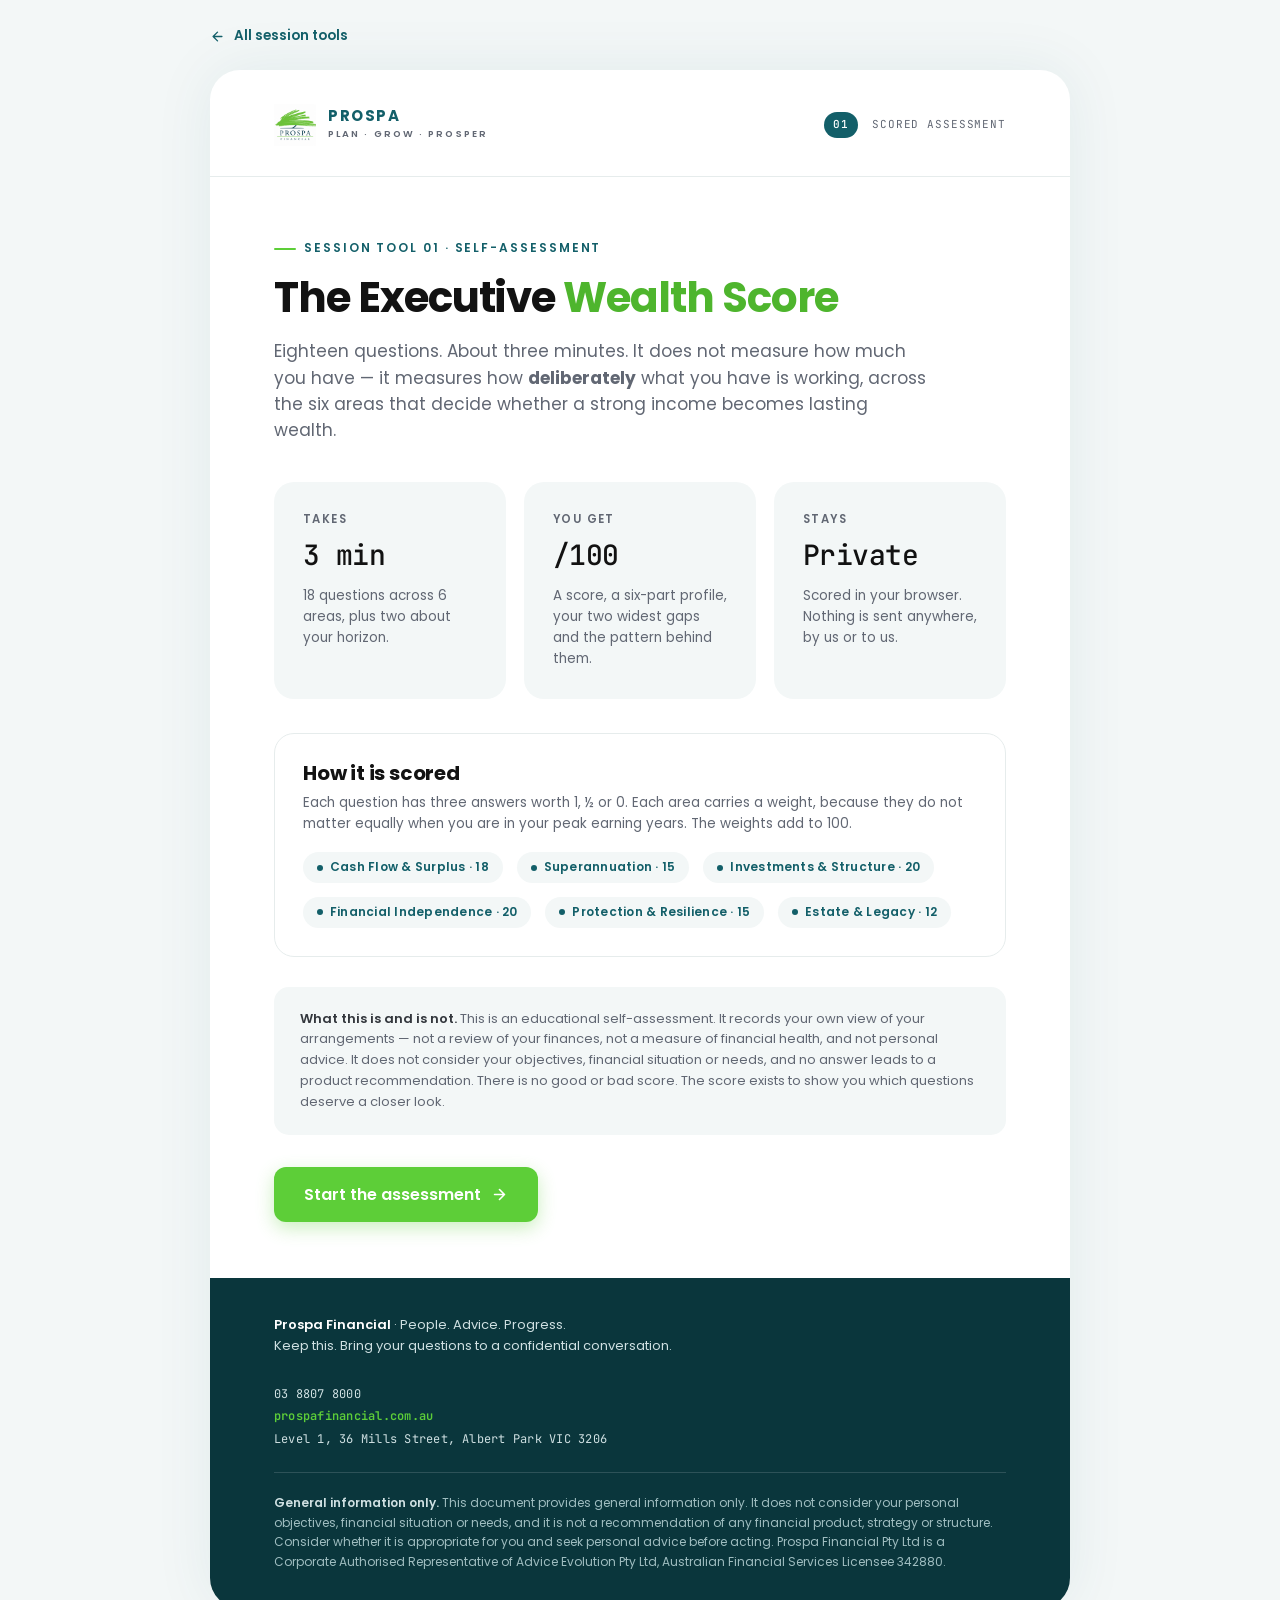
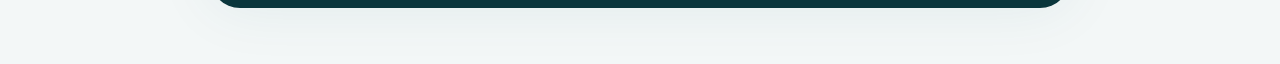
==== magnets/01-wealth-score.html @ 1caca66d "Ten session tools for the Executive Financial Wellbeing Workshop Led by the Executive Wealth Score: " ====
<!DOCTYPE html>
<html lang="en-AU">
  <head>
    <meta charset="UTF-8" />
    <meta name="viewport" content="width=device-width, initial-scale=1.0" />
    <title>The Executive Wealth Score — Prospa Financial</title>
    <meta
      name="description"
      content="A three-minute, self-scored review of how deliberately your financial strategy is working across six areas. General information only."
    />
    <link rel="icon" type="image/svg+xml" href="../assets/favicon.svg" />
    <link rel="preconnect" href="https://fonts.googleapis.com" />
    <link rel="preconnect" href="https://fonts.gstatic.com" crossorigin />
    <link
      href="https://fonts.googleapis.com/css2?family=Poppins:wght@300;400;500;600;700;800&family=JetBrains+Mono:wght@400;500&display=swap"
      rel="stylesheet"
    />
    <link rel="stylesheet" href="../assets/prospa.css" />
    <style>
      /* ---- Quiz shell ---- */
      .quiz-top {
        padding: 44px 64px 0;
      }
      .progress {
        margin: 28px 0 0;
      }
      .progress-track {
        height: 5px;
        border-radius: 3px;
        background: var(--line);
        overflow: hidden;
      }
      .progress-fill {
        height: 100%;
        background: var(--green);
        border-radius: 3px;
        transform-origin: left center;
        transform: scaleX(0);
        transition: transform var(--dur-reveal) var(--ease);
      }
      .progress-meta {
        display: flex;
        justify-content: space-between;
        align-items: baseline;
        gap: 14px;
        margin-bottom: 10px;
        font-family: 'JetBrains Mono', monospace;
        font-size: 11.5px;
        letter-spacing: 0.08em;
        text-transform: uppercase;
        color: var(--gray);
      }
      .progress-meta b {
        color: var(--teal);
        font-weight: 500;
      }

      /* ---- Steps ---- */
      .step {
        display: none;
        animation: rise var(--dur-reveal) var(--ease) both;
      }
      .step.on {
        display: block;
      }
      @keyframes rise {
        from {
          opacity: 0;
          transform: translateY(10px);
        }
        to {
          opacity: 1;
          transform: none;
        }
      }

      .q {
        padding: 30px 0;
        border-bottom: 1px solid var(--line);
      }
      .q:last-of-type {
        border-bottom: none;
      }
      .q-head {
        display: flex;
        gap: 14px;
        align-items: flex-start;
        margin-bottom: 18px;
      }
      .q-head p {
        font-size: 17px;
        font-weight: 600;
        color: var(--ink);
        line-height: 1.45;
        padding-top: 4px;
      }

      /* ---- Option cards ---- */
      .opts {
        display: grid;
        gap: 10px;
        margin-left: 48px;
      }
      .opt {
        display: flex;
        align-items: center;
        gap: 13px;
        padding: 14px 18px;
        border: 1.5px solid var(--line);
        border-radius: var(--r-sm);
        background: #fff;
        cursor: pointer;
        font-size: 15.5px;
        color: var(--slate);
        text-align: left;
        font-family: 'Poppins', sans-serif;
        line-height: 1.45;
        transition: border-color var(--dur-snap) var(--ease),
          background var(--dur-snap) var(--ease), transform var(--dur-snap) var(--ease);
      }
      .opt:hover {
        border-color: var(--accent);
        background: var(--bg2);
      }
      .opt .mark {
        width: 11px;
        height: 11px;
        border-radius: 50%;
        flex: none;
        border: 2px solid var(--line);
        transition: background var(--dur-snap) var(--ease),
          border-color var(--dur-snap) var(--ease), box-shadow var(--dur-snap) var(--ease);
      }
      .opt[aria-pressed='true'] {
        border-color: var(--teal);
        background: var(--bg2);
      }
      .opt[aria-pressed='true'] .mark {
        border-color: var(--teal);
        background: var(--teal);
        box-shadow: 0 0 0 3px rgba(19, 95, 105, 0.15);
      }
      .opt[data-v='1'][aria-pressed='true'] {
        border-color: var(--green-600);
      }
      .opt[data-v='1'][aria-pressed='true'] .mark {
        border-color: var(--green-600);
        background: var(--green-600);
        box-shadow: 0 0 0 3px rgba(93, 206, 56, 0.2);
      }
      .opt[data-v='0'][aria-pressed='true'] {
        border-color: var(--ember);
      }
      .opt[data-v='0'][aria-pressed='true'] .mark {
        border-color: var(--ember);
        background: var(--ember);
        box-shadow: 0 0 0 3px rgba(198, 90, 30, 0.18);
      }
      .opt:focus-visible {
        outline: 2px solid var(--teal);
        outline-offset: 2px;
      }

      .nav-row {
        display: flex;
        justify-content: space-between;
        align-items: center;
        gap: 16px;
        padding: 34px 0 0;
        margin-top: 8px;
        border-top: 1px solid var(--line);
      }
      .nav-note {
        font-size: 13px;
        color: var(--gray);
      }

      /* ---- Horizon step ---- */
      .horizon {
        display: grid;
        grid-template-columns: repeat(2, 1fr);
        gap: 26px;
        margin-bottom: 8px;
      }
      .age-val {
        font-family: 'JetBrains Mono', monospace;
        font-size: 30px;
        font-weight: 500;
        color: var(--teal);
        font-variant-numeric: tabular-nums;
      }

      /* ---- Result ---- */
      .score-hero {
        display: grid;
        grid-template-columns: 220px 1fr;
        gap: 44px;
        align-items: center;
      }
      .dial {
        position: relative;
        width: 220px;
        height: 220px;
      }
      .dial svg {
        transform: rotate(-90deg);
        display: block;
      }
      .dial-ring {
        transition: stroke-dashoffset 1.1s var(--ease);
      }
      .dial-face {
        position: absolute;
        inset: 0;
        display: flex;
        flex-direction: column;
        align-items: center;
        justify-content: center;
        gap: 2px;
      }
      .dial-num {
        font-family: 'JetBrains Mono', monospace;
        font-size: 56px;
        font-weight: 500;
        color: var(--ink);
        letter-spacing: -0.04em;
        line-height: 1;
        font-variant-numeric: tabular-nums;
      }
      .dial-of {
        font-family: 'JetBrains Mono', monospace;
        font-size: 11px;
        letter-spacing: 0.14em;
        text-transform: uppercase;
        color: var(--gray);
      }
      .band-name {
        font-size: 34px;
        letter-spacing: -0.025em;
        margin: 10px 0 12px;
      }
      .band-copy {
        color: var(--gray);
        font-size: 16.5px;
      }

      /* ---- Pillar bars ---- */
      .pillar {
        display: grid;
        grid-template-columns: 1fr 64px;
        gap: 10px 16px;
        align-items: center;
        padding: 15px 0;
        border-bottom: 1px solid var(--line-2);
      }
      .pillar:last-child {
        border-bottom: none;
      }
      .pillar-name {
        font-size: 15.5px;
        font-weight: 600;
        color: var(--ink);
      }
      .pillar-name span {
        display: block;
        font-size: 12px;
        font-weight: 400;
        color: var(--gray);
        margin-top: 2px;
      }
      .pillar-pts {
        font-family: 'JetBrains Mono', monospace;
        font-size: 14px;
        color: var(--teal);
        text-align: right;
        font-variant-numeric: tabular-nums;
      }
      .pillar-track {
        grid-column: 1 / -1;
        height: 7px;
        border-radius: 4px;
        background: var(--line);
        overflow: hidden;
      }
      .pillar-fill {
        height: 100%;
        border-radius: 4px;
        transform-origin: left center;
        transform: scaleX(0);
        transition: transform 0.9s var(--ease);
      }

      /* ---- Pattern callout ---- */
      .pattern {
        border-radius: var(--r-lg);
        padding: 30px 32px;
        background: var(--bg2);
        border-left: none;
      }
      .pattern-flag {
        background: var(--ember-soft);
      }
      .pattern h3 {
        font-size: 21px;
        margin-bottom: 10px;
      }
      .pattern p {
        color: var(--slate);
        font-size: 15.5px;
      }
      .pattern p + p {
        margin-top: 12px;
      }

      .gap-item {
        display: flex;
        gap: 16px;
        align-items: flex-start;
        padding: 20px 0;
        border-bottom: 1px solid var(--line-2);
      }
      .gap-item:last-child {
        border-bottom: none;
      }
      .gap-item b {
        display: block;
        color: var(--ink);
        font-size: 16px;
        margin-bottom: 5px;
      }
      .gap-item p {
        color: var(--gray);
        font-size: 14.5px;
      }

      .cta-panel {
        background: var(--teal);
        border-radius: var(--r-xl);
        padding: 44px 48px;
        color: #fff;
      }
      .cta-panel h3 {
        color: #fff;
        font-size: 26px;
        letter-spacing: -0.02em;
        margin-bottom: 12px;
      }
      .cta-panel p {
        color: #cfe0e2;
        font-size: 16px;
        max-width: 56ch;
      }

      @media (max-width: 760px) {
        .quiz-top {
          padding: 28px 24px 0;
        }
        .opts {
          margin-left: 0;
        }
        .q-head p {
          font-size: 16px;
        }
        .score-hero {
          grid-template-columns: 1fr;
          gap: 26px;
          justify-items: center;
          text-align: center;
        }
        .horizon {
          grid-template-columns: 1fr;
        }
        .cta-panel {
          padding: 32px 26px;
        }
        .band-name {
          font-size: 27px;
        }
      }

      @media print {
        .quiz-top {
          padding: 0;
        }
        .step {
          display: none !important;
        }
        .step.on {
          display: block !important;
        }
        .score-hero {
          grid-template-columns: 180px 1fr;
          gap: 30px;
        }
        .dial,
        .dial svg {
          width: 180px;
          height: 180px;
        }
        .cta-panel {
          background: var(--bg2);
          color: var(--slate);
        }
        .cta-panel h3 {
          color: var(--ink);
        }
        .cta-panel p {
          color: var(--gray);
        }
        .pillar-fill,
        .dial-ring {
          transition: none;
        }
      }
    </style>
  </head>
  <body>
    <div data-sheet-back></div>

    <article class="sheet">
      <div data-sheet-masthead></div>

      <!-- ============ INTRO ============ -->
      <section class="step on" id="step-intro">
        <div class="pad">
          <div class="eyebrow">Session tool 01 · Self-assessment</div>
          <h1 class="doc-title">The Executive <em>Wealth Score</em></h1>
          <p class="lede">
            Eighteen questions. About three minutes. It does not measure how much you have —
            it measures how <strong>deliberately</strong> what you have is working, across the six
            areas that decide whether a strong income becomes lasting wealth.
          </p>

          <div class="grid g3" style="margin: 38px 0 34px">
            <div class="card card-tint">
              <div class="stat">
                <span class="k">Takes</span><span class="figure fig-lg">3 min</span>
              </div>
              <p class="small muted" style="margin-top: 10px">
                18 questions across 6 areas, plus two about your horizon.
              </p>
            </div>
            <div class="card card-tint">
              <div class="stat">
                <span class="k">You get</span><span class="figure fig-lg">/100</span>
              </div>
              <p class="small muted" style="margin-top: 10px">
                A score, a six-part profile, your two widest gaps and the pattern behind them.
              </p>
            </div>
            <div class="card card-tint">
              <div class="stat">
                <span class="k">Stays</span><span class="figure fig-lg">Private</span>
              </div>
              <p class="small muted" style="margin-top: 10px">
                Scored in your browser. Nothing is sent anywhere, by us or to us.
              </p>
            </div>
          </div>

          <div class="card" style="margin-bottom: 30px">
            <h3 class="step-h">How it is scored</h3>
            <p class="small muted" style="margin-bottom: 18px">
              Each question has three answers worth 1, ½ or 0. Each area carries a weight, because
              they do not matter equally when you are in your peak earning years. The weights add to 100.
            </p>
            <div class="row" id="weights-preview"></div>
          </div>

          <div class="disclaimer" style="margin-bottom: 32px">
            <b>What this is and is not.</b> This is an educational self-assessment. It records
            your own view of your arrangements — not a review of your finances, not a measure of
            financial health, and not personal advice. It does not consider your objectives,
            financial situation or needs, and no answer leads to a product recommendation.
            There is no good or bad score. The score exists to show you which questions deserve
            a closer look.
          </div>

          <button class="btn btn-primary" data-go="0">
            Start the assessment
            <svg width="17" height="17" viewBox="0 0 24 24" fill="none" stroke="currentColor"
                 stroke-width="2.3" stroke-linecap="round" stroke-linejoin="round" aria-hidden="true">
              <path d="M5 12h14M12 5l7 7-7 7" />
            </svg>
          </button>
        </div>
      </section>

      <!-- ============ QUIZ (built by script) ============ -->
      <div id="quiz"></div>

      <!-- ============ RESULT ============ -->
      <section class="step" id="step-result">
        <div class="pad">
          <div class="eyebrow">Your result</div>

          <div class="score-hero">
            <div class="dial">
              <svg width="220" height="220" viewBox="0 0 220 220" aria-hidden="true">
                <circle cx="110" cy="110" r="96" fill="none" stroke="#e6ecec" stroke-width="14" />
                <circle
                  id="dial-ring"
                  class="dial-ring"
                  cx="110" cy="110" r="96"
                  fill="none" stroke="#135f69" stroke-width="14" stroke-linecap="round"
                  stroke-dasharray="603.2" stroke-dashoffset="603.2"
                />
              </svg>
              <div class="dial-face">
                <span class="dial-num" id="dial-num">0</span>
                <span class="dial-of">out of 100</span>
              </div>
            </div>
            <div>
              <span class="badge badge-teal" id="band-tag"><i class="d"></i><span></span></span>
              <h2 class="band-name" id="band-name">—</h2>
              <p class="band-copy" id="band-copy"></p>
            </div>
          </div>

          <hr class="rule" />

          <div class="sec-head">
            <h2>Where the score came from</h2>
            <p>
              Six areas, weighted. The shape of this profile matters more than the total — a high
              score in one area rarely compensates for a low one in another.
            </p>
          </div>
          <div id="pillars"></div>

          <hr class="rule" />

          <div class="sec-head">
            <h2>The pattern in your answers</h2>
            <p>These read the relationship between your areas, not just the low ones.</p>
          </div>
          <div class="stack" id="patterns"></div>

          <hr class="rule" />

          <div class="sec-head">
            <h2>Your two widest gaps</h2>
            <p>The specific questions where you were least certain, and why each one matters.</p>
          </div>
          <div id="gaps"></div>

          <hr class="rule" />

          <div class="card card-green" id="horizon-note" hidden></div>

          <div class="cta-panel" style="margin-top: 32px">
            <h3>The one question worth taking further</h3>
            <p id="one-question" style="margin-bottom: 24px"></p>
            <div class="row no-print">
              <a class="btn btn-primary" href="https://www.prospafinancial.com.au" target="_blank" rel="noopener noreferrer">
                Book a complimentary consultation
              </a>
              <button class="btn btn-ghost" style="color: #fff" data-print>
                Print or save as PDF
              </button>
            </div>
            <p class="tiny" style="margin-top: 18px; color: #9fbdc0">
              A confidential, no-obligation conversation. Bring this page — the gaps above are the agenda.
            </p>
          </div>

          <div class="row no-print" style="margin-top: 28px">
            <button class="btn btn-outline btn-sm" data-restart>Start again</button>
            <a class="btn btn-ghost btn-sm" href="02-freedom-number.html">
              Next: calculate your Financial Freedom Number
              <svg width="15" height="15" viewBox="0 0 24 24" fill="none" stroke="currentColor"
                   stroke-width="2.3" stroke-linecap="round" stroke-linejoin="round" aria-hidden="true">
                <path d="M5 12h14M12 5l7 7-7 7" />
              </svg>
            </a>
          </div>

          <div class="disclaimer" style="margin-top: 32px">
            <b>About this score.</b> It reflects what you reported about your own arrangements on
            <span id="result-date"></span>. It is general information only, is not a review of your
            financial position, and is not personal advice. The weightings are Prospa Financial's
            educational judgement about what tends to matter during peak earning years — they are
            not a regulatory, industry or statistical standard.
          </div>
        </div>
      </section>

      <div data-sheet-foot></div>
    </article>

    <script type="module">
      import { mountSheet, wirePrint, store } from '../assets/sheet.js'

      mountSheet({ no: '01', kind: 'Scored assessment' })

      /* ==========================================================
         THE MODEL
         Six areas. Weights total 100. Three questions each,
         answered 1 / 0.5 / 0. Area points = mean(answers) × weight.
         The full specification lives in SCORING.md.
         ========================================================== */

      const PILLARS = [
        {
          id: 'cashflow',
          name: 'Cash Flow & Surplus',
          blurb: 'What your income actually leaves behind',
          weight: 18,
          why: 'Surplus is the raw material. Without it, every other area is theoretical.',
          questions: [
            {
              q: 'Do you know how much surplus cash flow you create each year, after tax, lifestyle and debt commitments?',
              opts: [
                ['I know the number and I track it.', 1],
                ['Roughly — I could estimate it within reason.', 0.5],
                ['No. I would be guessing.', 0],
              ],
              gap: 'A surplus you cannot name is a surplus you cannot direct. This is usually the first number an adviser asks for, and the one most high earners cannot produce.',
            },
            {
              q: 'Where does that surplus end up?',
              opts: [
                ['It is directed to wealth creation automatically, before I see it.', 1],
                ['Some is invested; the rest varies month to month.', 0.5],
                ['It tends to absorb into lifestyle.', 0],
              ],
              gap: 'Lifestyle expands to meet income unless something structural stops it. Automation is the difference between intending to invest and investing.',
            },
            {
              q: 'Do you have a deliberate plan for bonuses, incentives or other irregular income?',
              opts: [
                ['Yes — it is decided before the money arrives.', 1],
                ['I decide at the time, case by case.', 0.5],
                ['No plan. It usually gets absorbed.', 0],
              ],
              gap: 'Irregular income is where the largest single decisions get made fastest and with the least thought. A rule set in advance removes the decision from the moment.',
            },
          ],
        },
        {
          id: 'super',
          name: 'Superannuation',
          blurb: 'The most tax-effective structure you already own',
          weight: 15,
          why: 'For most high earners this is the largest asset outside the home — and the least examined.',
          questions: [
            {
              q: 'Is your current contribution strategy making effective use of the opportunities available to you?',
              opts: [
                ['Yes — I have reviewed caps, salary sacrifice and carry-forward.', 1],
                ['I contribute above the minimum, but have not reviewed it recently.', 0.5],
                ['I receive employer contributions and nothing else.', 0],
              ],
              gap: 'Concessional caps are use-it-or-lose-it, with a limited carry-forward window. Unused capacity quietly expires each year.',
            },
            {
              q: 'Do you know what your super is invested in, the level of risk you are taking and the fees you pay?',
              opts: [
                ['Yes — option, underlying asset mix and fees.', 1],
                ['I know my option name, not the detail behind it.', 0.5],
                ['I am in the default and have not looked.', 0],
              ],
              gap: 'A default option is a decision made by someone who has never met you. Over a 20-year horizon the difference compounds into real money.',
            },
            {
              q: 'Do you know what tax applies to your super contributions at your income level?',
              opts: [
                ['Yes — including whether Division 293 applies to me.', 1],
                ['I know contributions are taxed concessionally, but not the thresholds.', 0.5],
                ['No.', 0],
              ],
              gap: 'Above a combined-income threshold, concessional contributions are taxed at a higher rate. It changes the arithmetic of salary sacrifice, and most people on high incomes have never checked where they sit.',
            },
          ],
        },
        {
          id: 'structure',
          name: 'Investments & Structure',
          blurb: 'Not what you own — where it is held, and why',
          weight: 20,
          why: 'At high marginal rates, the ownership structure can matter as much as the investment itself.',
          questions: [
            {
              q: 'Are your investments held in structures chosen deliberately for your goals, tax position, access needs and family circumstances?',
              opts: [
                ['Yes — each holding sits where it does for a reason.', 1],
                ['Partly. Some were deliberate; some simply happened.', 0.5],
                ['They are wherever they ended up.', 0],
              ],
              gap: 'Structure is decided once and lived with for decades. Unwinding it later can trigger the very tax it was meant to manage.',
            },
            {
              q: 'Do you have a documented investment strategy, rather than a collection of unrelated assets?',
              opts: [
                ['Yes — written down, with a target allocation.', 1],
                ['It is in my head, loosely.', 0.5],
                ['No — I hold a collection of unrelated assets.', 0],
              ],
              gap: 'Without a written strategy there is nothing to measure a new opportunity against, so the portfolio becomes a record of past enthusiasms.',
            },
            {
              q: 'Do you understand the tax consequence of where your next investment dollar goes?',
              opts: [
                ['Yes — I compare the options before committing.', 1],
                ['Broadly, but I would want it checked.', 0.5],
                ['No — I default to whatever is easiest.', 0],
              ],
              gap: 'The same dollar into the mortgage, super, or an investment outside super produces materially different after-tax outcomes. The easiest option is rarely the most efficient one.',
            },
          ],
        },
        {
          id: 'freedom',
          name: 'Financial Independence',
          blurb: 'The number, the date, and the years in between',
          weight: 20,
          why: 'Without a destination, there is no way to know whether the strategy is working.',
          questions: [
            {
              q: 'Have you calculated the annual lifestyle income you would want if work became optional?',
              opts: [
                ['Yes — a specific annual figure.', 1],
                ['A rough range.', 0.5],
                ['I have never put a number on it.', 0],
              ],
              gap: 'Everything else is arithmetic once this number exists. Without it, "enough" stays permanently undefined — and therefore never reached.',
            },
            {
              q: 'Do you know approximately how much investable capital that lifestyle would require?',
              opts: [
                ['Yes — I know my target capital figure.', 1],
                ['I have seen rules of thumb, but have not run my own.', 0.5],
                ['No idea.', 0],
              ],
              gap: 'The capital figure is usually larger than people expect, and the earlier it is known the more options remain for closing the distance.',
            },
            {
              q: 'Do you have a plan for the years between your preferred work-optional age and the age you can access super?',
              opts: [
                ['Yes — I know what funds that period.', 1],
                ['I have thought about it, but not planned it.', 0.5],
                ['I had not considered that gap.', 0],
              ],
              gap: 'This is the single most common blind spot among high earners. Wealth concentrated in super and the family home can leave someone asset-rich and still unable to stop working.',
            },
          ],
        },
        {
          id: 'protection',
          name: 'Protection & Resilience',
          blurb: 'What happens if the income stops',
          weight: 15,
          why: 'For a high earner still accumulating, future income is the largest asset on the balance sheet.',
          questions: [
            {
              q: 'If your income stopped unexpectedly, how long could your current lifestyle and commitments continue?',
              opts: [
                ['Twelve months or more, without selling long-term assets.', 1],
                ['A few months.', 0.5],
                ['Not long — or I do not know.', 0],
              ],
              gap: 'The gap between income stopping and a benefit starting is funded from somewhere. If it is not planned, it is funded by selling something at the worst possible time.',
            },
            {
              q: 'Have you reviewed life, TPD, trauma and income protection against your current income, debt and family responsibilities?',
              opts: [
                ['Yes — reviewed within the last two years.', 1],
                ['I have cover, but it has been years since I checked it.', 0.5],
                ['I rely on whatever sits inside my super.', 0],
              ],
              gap: 'Cover arranged against an earlier income rarely matches a later one, and the terms available in the market have changed materially since 2021.',
            },
            {
              q: 'Is there enough liquidity for an unexpected event without selling long-term assets at the wrong time?',
              opts: [
                ['Yes — a defined reserve.', 1],
                ['Some, but I would be stretched.', 0.5],
                ['No — I would have to sell or borrow.', 0],
              ],
              gap: 'Forced selling converts a temporary problem into a permanent loss. Liquidity is what buys the right to wait.',
            },
          ],
        },
        {
          id: 'estate',
          name: 'Estate & Legacy',
          blurb: 'Where it all actually lands',
          weight: 12,
          why: 'The least urgent area, and the one where mistakes are discovered by someone else.',
          questions: [
            {
              q: 'Are your will, powers of attorney and super beneficiary nominations current and aligned with each other?',
              opts: [
                ['Yes — all three, reviewed recently.', 1],
                ['A will exists, but the rest is unclear or out of date.', 0.5],
                ['No, or I am not sure.', 0],
              ],
              gap: 'These three documents can contradict one another, and the contradiction only surfaces when nobody is left to resolve it.',
            },
            {
              q: 'Do you understand how your major assets would actually pass to your intended beneficiaries?',
              opts: [
                ['Yes — including that super is dealt with outside my will.', 1],
                ['I assume my will covers everything.', 0.5],
                ['I have not thought it through.', 0],
              ],
              gap: 'Superannuation is not automatically an estate asset, and jointly held property can pass outside a will entirely. A will alone often does not control the largest assets.',
            },
            {
              q: 'Have you considered how you want wealth to support the next generation, rather than simply what they may inherit?',
              opts: [
                ['Yes — the intent is clear and documented.', 1],
                ['I have views, but nothing is set up.', 0.5],
                ['Not yet.', 0],
              ],
              gap: 'Timing and structure change what an inheritance does. Intent that is never documented becomes someone else’s interpretation.',
            },
          ],
        },
      ]

      const BANDS = [
        {
          min: 0,
          max: 39,
          name: 'Income Rich, Structure Poor',
          copy:
            'Your income is doing the heavy lifting; the structure around it has not caught up. That is a very common position for someone whose earnings grew faster than their planning — and it is the position where small structural changes make the largest difference.',
        },
        {
          min: 40,
          max: 59,
          name: 'Accumulating by Default',
          copy:
            'You are building assets, but largely through momentum rather than design. The pieces exist; what is missing is the thread that connects them to a defined outcome.',
        },
        {
          min: 60,
          max: 74,
          name: 'Building Deliberately',
          copy:
            'Most of your decisions are considered ones. The remaining value is concentrated in the one or two areas below — and in making sure the areas work together rather than in parallel.',
        },
        {
          min: 75,
          max: 89,
          name: 'Coordinated Strategy',
          copy:
            'Your arrangements are deliberate and broadly joined up. From here the questions shift from building to refining: tax efficiency, sequencing, access timing and what happens after you.',
        },
        {
          min: 90,
          max: 100,
          name: 'Independent by Design',
          copy:
            'By your own account, very little is accidental. The useful questions now are stress tests: what the plan does in a bad decade, and whether it still holds if circumstances change.',
        },
      ]

      /* Pattern rules read relationships between areas, in priority order.
         f = each area's fraction (0–1). Up to two fire. */
      const PATTERNS = [
        {
          id: 'preservation-trap',
          flag: true,
          test: (f, ctx) => f.super >= 0.66 && f.freedom <= 0.5 && ctx.targetAge < 60,
          title: 'The preservation age trap',
          body: [
            'Your superannuation is in better shape than your plan for independence — and you would like work to become optional before you can touch it.',
            'That combination produces a specific problem: the wealth exists, but not in a form you can use when you want to use it. The question is not how much you have. It is where it sits, and when it unlocks.',
          ],
        },
        {
          id: 'structure-poor',
          flag: true,
          test: (f) => f.cashflow <= 0.5 && f.structure <= 0.5,
          title: 'Surplus without a destination',
          body: [
            'Two areas are low together: what your income leaves behind, and where that money is directed.',
            'When neither the surplus nor its destination is defined, strong earnings produce a comfortable lifestyle rather than a growing balance sheet. This is the most reversible pattern on this page — it is a structural fix, not a sacrifice.',
          ],
        },
        {
          id: 'undefended',
          flag: true,
          test: (f) => f.protection <= 0.5 && (f.cashflow >= 0.66 || f.structure >= 0.66),
          title: 'A well-built, lightly defended balance sheet',
          body: [
            'You are building capably, but the protection around it has not kept pace.',
            'While you are still accumulating, your future income is the largest asset you own, and it is the one most likely to be uninsured against the events that would actually stop it.',
          ],
        },
        {
          id: 'no-destination',
          flag: false,
          test: (f) => f.freedom <= 0.34,
          title: 'No destination has been set',
          body: [
            'Independence is the lowest-scoring area, which means the strategy currently has no finish line to be measured against.',
            'Until there is a number and a date, every financial decision is judged on whether it feels sensible rather than on whether it moves you closer to something.',
          ],
        },
        {
          id: 'collection',
          flag: false,
          test: (f) => f.structure <= 0.5 && f.super >= 0.66 && f.cashflow >= 0.66,
          title: 'A collection, not a portfolio',
          body: [
            'You generate surplus and your super is considered, but the assets outside it were not assembled against a single strategy.',
            'A portfolio has an intended shape; a collection is a record of individually reasonable decisions. The difference shows up in tax, in concentration risk, and in how easily you can change direction.',
          ],
        },
        {
          id: 'unfinished',
          flag: false,
          test: (f, ctx) => f.estate <= 0.34 && ctx.overall >= 0.6,
          title: 'Coordinated everywhere except the end',
          body: [
            'Most of your arrangements are deliberate, but how it all lands is the exception.',
            'Estate is the one area where the cost of leaving it is paid entirely by other people, and where the documents most often contradict one another without anyone noticing.',
          ],
        },
        {
          id: 'coordinated',
          flag: false,
          test: (f) => Object.values(f).every((v) => v >= 0.66),
          title: 'Every area is working',
          body: [
            'No area falls behind the others, which is uncommon and worth acknowledging.',
            'At this level the remaining value is rarely in doing more. It is in sequencing, tax efficiency, and testing whether the plan still holds under conditions you have not yet experienced.',
          ],
        },
      ]

      /* ========================= STATE ========================= */

      // Every question, flattened, each carrying the keys needed to score it.
      const FLAT = PILLARS.flatMap((p) =>
        p.questions.map((q, qi) => ({ ...q, pid: p.id, pname: p.name, qi, w: p.weight }))
      )
      const saved = store('wealth-score')
      const state = { answers: {}, currentAge: 45, targetAge: 58 }

      /* ===================== BUILD THE QUIZ ==================== */

      const quiz = document.getElementById('quiz')
      const totalSteps = PILLARS.length + 1

      const progressHTML = (label, n) => `
        <div class="quiz-top no-print">
          <div class="progress">
            <div class="progress-meta">
              <span>${label}</span>
              <span>Step <b>${n}</b> of ${totalSteps}</span>
            </div>
            <div class="progress-track">
              <div class="progress-fill" style="transform: scaleX(${n / totalSteps})"></div>
            </div>
          </div>
        </div>`

      // Step 0 — horizon
      const horizon = document.createElement('section')
      horizon.className = 'step'
      horizon.id = 'step-0'
      horizon.innerHTML = `
        ${progressHTML('Your horizon', 1)}
        <div class="pad">
          <div class="eyebrow">First, two about timing</div>
          <h2 class="sec-head" style="font-size: 30px; letter-spacing: -0.025em; margin-bottom: 14px">
            When would you like work to become a choice?
          </h2>
          <p class="lede" style="margin-bottom: 36px">
            These two answers are not scored. They set the context for the rest, because the
            distance between these ages decides which questions matter most.
          </p>
          <div class="horizon">
            <div class="field">
              <label for="age-now">Your age today</label>
              <span class="age-val" id="age-now-val">45</span>
              <input type="range" id="age-now" min="25" max="70" step="1" value="45" />
            </div>
            <div class="field">
              <label for="age-target">Age you would like work to become optional</label>
              <span class="age-val" id="age-target-val">58</span>
              <input type="range" id="age-target" min="40" max="75" step="1" value="58" />
            </div>
          </div>
          <div class="card card-tint" style="margin-top: 26px">
            <p class="small" id="horizon-live"></p>
          </div>
          <div class="nav-row">
            <button class="btn btn-ghost btn-sm" data-go="-1">Back</button>
            <button class="btn btn-primary" data-go="1">
              Continue
              <svg width="17" height="17" viewBox="0 0 24 24" fill="none" stroke="currentColor"
                   stroke-width="2.3" stroke-linecap="round" stroke-linejoin="round" aria-hidden="true">
                <path d="M5 12h14M12 5l7 7-7 7" />
              </svg>
            </button>
          </div>
        </div>`
      quiz.appendChild(horizon)

      // Steps 1..6 — one per pillar
      PILLARS.forEach((p, pi) => {
        const sec = document.createElement('section')
        sec.className = 'step'
        sec.id = 'step-' + (pi + 1)
        const qs = p.questions
          .map((q, qi) => {
            const n = pi * 3 + qi + 1
            const opts = q.opts
              .map(
                ([label, v]) => `
                  <button type="button" class="opt" role="button" aria-pressed="false"
                          data-q="${p.id}:${qi}" data-v="${v}">
                    <span class="mark" aria-hidden="true"></span>
                    <span>${label}</span>
                  </button>`
              )
              .join('')
            return `
              <div class="q">
                <div class="q-head">
                  <span class="num">${String(n).padStart(2, '0')}</span>
                  <p>${q.q}</p>
                </div>
                <div class="opts" role="group" aria-label="Question ${n}">${opts}</div>
              </div>`
          })
          .join('')

        sec.innerHTML = `
          ${progressHTML(p.name, pi + 2)}
          <div class="pad">
            <div class="eyebrow">Area ${pi + 1} of 6 · Weighted ${p.weight} of 100</div>
            <h2 class="sec-head" style="font-size: 30px; letter-spacing: -0.025em; margin-bottom: 12px">
              ${p.name}
            </h2>
            <p class="lede">${p.why}</p>
            ${qs}
            <div class="nav-row">
              <button class="btn btn-ghost btn-sm" data-go="${pi}">Back</button>
              <div class="row">
                <span class="nav-note" data-remaining="${p.id}"></span>
                <button class="btn btn-primary" data-go="${pi + 2}" data-next="${p.id}" disabled>
                  ${pi === PILLARS.length - 1 ? 'See my score' : 'Continue'}
                  <svg width="17" height="17" viewBox="0 0 24 24" fill="none" stroke="currentColor"
                       stroke-width="2.3" stroke-linecap="round" stroke-linejoin="round" aria-hidden="true">
                    <path d="M5 12h14M12 5l7 7-7 7" />
                  </svg>
                </button>
              </div>
            </div>
          </div>`
        quiz.appendChild(sec)
      })

      /* ===================== INTERACTION ====================== */

      // Weight chips on the intro
      document.getElementById('weights-preview').innerHTML = PILLARS.map(
        (p) => `<span class="badge badge-teal"><i class="d"></i>${p.name} · ${p.weight}</span>`
      ).join('')

      const steps = () => Array.from(document.querySelectorAll('.step'))

      function show(n) {
        const id = n === -1 ? 'step-intro' : n === totalSteps ? 'step-result' : 'step-' + n
        steps().forEach((s) => s.classList.toggle('on', s.id === id))
        window.scrollTo({ top: 0, behavior: 'smooth' })
      }

      document.addEventListener('click', (e) => {
        const go = e.target.closest('[data-go]')
        if (go) {
          const n = Number(go.dataset.go)
          if (n === totalSteps) render()
          show(n)
          return
        }
        const opt = e.target.closest('.opt')
        if (opt) {
          const [pid, qi] = opt.dataset.q.split(':')
          state.answers[`${pid}:${qi}`] = Number(opt.dataset.v)
          opt.parentElement.querySelectorAll('.opt').forEach((o) => o.setAttribute('aria-pressed', 'false'))
          opt.setAttribute('aria-pressed', 'true')
          save()
          refreshGate(pid)
        }
        if (e.target.closest('[data-restart]')) {
          saved.clear()
          location.reload()
        }
      })

      function refreshGate(pid) {
        const p = PILLARS.find((x) => x.id === pid)
        const done = p.questions.filter((_, i) => state.answers[`${pid}:${i}`] !== undefined).length
        const left = p.questions.length - done
        const btn = document.querySelector(`[data-next="${pid}"]`)
        const note = document.querySelector(`[data-remaining="${pid}"]`)
        if (btn) btn.disabled = left > 0
        if (note) note.textContent = left > 0 ? `${left} to go` : ''
      }

      // Horizon sliders
      const ageNow = document.getElementById('age-now')
      const ageTarget = document.getElementById('age-target')
      function syncHorizon() {
        state.currentAge = Number(ageNow.value)
        state.targetAge = Number(ageTarget.value)
        document.getElementById('age-now-val').textContent = state.currentAge
        document.getElementById('age-target-val').textContent = state.targetAge
        const years = Math.max(state.targetAge - state.currentAge, 0)
        const gap = Math.max(60 - state.targetAge, 0)
        document.getElementById('horizon-live').innerHTML =
          years === 0
            ? 'You are at or past the age you nominated. The questions that follow are about whether the arrangements support that choice today.'
            : `That gives you <b>${years} ${years === 1 ? 'year' : 'years'}</b> of deliberate decisions before your target date.` +
              (gap > 0
                ? ` Preservation age is 60 for everyone reaching it from 1 July 2024, so you have also nominated <b>${gap} ${gap === 1 ? 'year' : 'years'}</b> that superannuation cannot fund.`
                : ' Your target sits at or after preservation age, so super can form part of the income from day one.')
        save()
      }
      ageNow.addEventListener('input', syncHorizon)
      ageTarget.addEventListener('input', syncHorizon)

      function save() {
        saved.write({ answers: state.answers, currentAge: state.currentAge, targetAge: state.targetAge })
      }

      // Restore a part-finished assessment
      const prev = saved.read()
      if (prev && prev.answers) {
        Object.assign(state.answers, prev.answers)
        state.currentAge = prev.currentAge ?? state.currentAge
        state.targetAge = prev.targetAge ?? state.targetAge
        ageNow.value = state.currentAge
        ageTarget.value = state.targetAge
        Object.entries(state.answers).forEach(([k, v]) => {
          const el = document.querySelector(`.opt[data-q="${k}"][data-v="${v}"]`)
          if (el) el.setAttribute('aria-pressed', 'true')
        })
        PILLARS.forEach((p) => refreshGate(p.id))
      }
      syncHorizon()
      PILLARS.forEach((p) => refreshGate(p.id))

      /* ======================= SCORING ======================== */

      function compute() {
        const fractions = {}
        let total = 0
        PILLARS.forEach((p) => {
          const vals = p.questions.map((_, i) => state.answers[`${p.id}:${i}`] ?? 0)
          const f = vals.reduce((a, b) => a + b, 0) / vals.length
          fractions[p.id] = f
          total += f * p.weight
        })
        const overall = total / 100
        return { fractions, score: Math.round(total), overall }
      }

      function barColour(f) {
        if (f >= 0.75) return 'var(--green)'
        if (f >= 0.5) return 'var(--teal)'
        if (f >= 0.25) return 'var(--amber)'
        return 'var(--ember)'
      }

      function render() {
        const { fractions, score, overall } = compute()
        const ctx = { overall, targetAge: state.targetAge, currentAge: state.currentAge }
        const band = BANDS.find((b) => score >= b.min && score <= b.max) || BANDS[0]

        // Dial
        const C = 2 * Math.PI * 96
        const ring = document.getElementById('dial-ring')
        ring.setAttribute('stroke-dasharray', C.toFixed(1))
        ring.setAttribute('stroke-dashoffset', C.toFixed(1))
        ring.setAttribute('stroke', barColour(overall))
        requestAnimationFrame(() =>
          setTimeout(() => ring.setAttribute('stroke-dashoffset', (C * (1 - score / 100)).toFixed(1)), 60)
        )

        // Count the number up
        const num = document.getElementById('dial-num')
        const t0 = performance.now()
        const tick = (t) => {
          const k = Math.min((t - t0) / 1100, 1)
          num.textContent = Math.round(score * (1 - Math.pow(1 - k, 3)))
          if (k < 1) requestAnimationFrame(tick)
        }
        requestAnimationFrame(tick)

        document.getElementById('band-name').textContent = band.name
        document.getElementById('band-copy').textContent = band.copy
        const tag = document.getElementById('band-tag')
        tag.querySelector('span').textContent = `${score} of 100`

        // Pillars, weakest first so the eye lands on the gap
        const ordered = [...PILLARS].sort((a, b) => fractions[a.id] - fractions[b.id])
        document.getElementById('pillars').innerHTML = ordered
          .map((p) => {
            const f = fractions[p.id]
            const pts = (f * p.weight).toFixed(1).replace(/\.0$/, '')
            return `
              <div class="pillar">
                <div class="pillar-name">${p.name}<span>${p.blurb}</span></div>
                <div class="pillar-pts">${pts} / ${p.weight}</div>
                <div class="pillar-track">
                  <div class="pillar-fill" style="background:${barColour(f)}"
                       data-scale="${f.toFixed(3)}"></div>
                </div>
              </div>`
          })
          .join('')
        requestAnimationFrame(() =>
          setTimeout(() => {
            document.querySelectorAll('.pillar-fill').forEach((el) => {
              el.style.transform = `scaleX(${el.dataset.scale})`
            })
          }, 80)
        )

        // Patterns — at most two
        const fired = PATTERNS.filter((p) => p.test(fractions, ctx)).slice(0, 2)
        document.getElementById('patterns').innerHTML = (fired.length
          ? fired
          : [
              {
                flag: false,
                title: 'A balanced profile',
                body: [
                  'No single relationship between your areas stands out as a pattern.',
                  'That usually means the most useful next step is the lowest-scoring area below, taken on its own.',
                ],
              },
            ]
        )
          .map(
            (p) => `
              <div class="pattern${p.flag ? ' pattern-flag' : ''}">
                <h3>${p.title}</h3>
                ${p.body.map((b) => `<p>${b}</p>`).join('')}
              </div>`
          )
          .join('')

        // Two widest gaps — lowest-scoring individual questions, ties broken by area weight
        const widest = FLAT.map((q, i) => ({ ...q, v: state.answers[`${q.pid}:${q.qi}`] ?? 0, i }))
          .sort((a, b) => a.v - b.v || b.w - a.w || a.i - b.i)
          .slice(0, 2)
        document.getElementById('gaps').innerHTML = widest
          .map(
            (g, i) => `
              <div class="gap-item">
                <span class="num num-green">${i + 1}</span>
                <div>
                  <b>${g.q}</b>
                  <p style="margin-bottom:8px"><span class="badge badge-teal" style="font-size:11px"><i class="d"></i>${g.pname}</span></p>
                  <p>${g.gap}</p>
                </div>
              </div>`
          )
          .join('')

        // Horizon note
        const years = Math.max(state.targetAge - state.currentAge, 0)
        const gapYears = Math.max(60 - state.targetAge, 0)
        const note = document.getElementById('horizon-note')
        note.hidden = false
        note.innerHTML = `
          <h3 class="step-h">Your horizon, in numbers</h3>
          <div class="grid g3" style="margin-top:18px">
            <div class="stat"><span class="k">Years to your target</span><span class="figure fig-lg">${years}</span></div>
            <div class="stat"><span class="k">Years before super unlocks</span><span class="figure fig-lg">${gapYears}</span></div>
            <div class="stat"><span class="k">Independence score</span><span class="figure fig-lg">${(fractions.freedom * 20).toFixed(1).replace(/\.0$/, '')} / 20</span></div>
          </div>
          <p class="small muted" style="margin-top:18px">
            ${
              gapYears > 0
                ? `You would like work to become optional at ${state.targetAge}. Preservation age is 60 for everyone reaching it from 1 July 2024, so ${gapYears} ${gapYears === 1 ? 'year' : 'years'} of that period would need to be funded by capital held outside superannuation. That is the arithmetic behind the Gap Years Map.`
                : `Your target sits at or after preservation age, so superannuation can form part of your income from the start. The question becomes how long it needs to last and how it is drawn.`
            }
          </p>`

        // The one question — the weakest question inside the weakest area, so the
        // sentence names one area and a question that actually belongs to it.
        const lowest = ordered[0]
        const lowestQ = FLAT.filter((q) => q.pid === lowest.id)
          .map((q) => ({ ...q, v: state.answers[`${q.pid}:${q.qi}`] ?? 0 }))
          .sort((a, b) => a.v - b.v || a.qi - b.qi)[0]
        document.getElementById('one-question').textContent =
          `Your lowest-scoring area is ${lowest.name}. The question to take into a conversation is: “${lowestQ.q.replace(/\?$/, '')}” — and what it would take to answer that with certainty.`

        document.getElementById('result-date').textContent = new Date().toLocaleDateString('en-AU', {
          day: 'numeric',
          month: 'long',
          year: 'numeric',
        })
      }

      wirePrint()
    </script>
  </body>
</html>
---- assets/prospa.css ----
/* ============================================================
   PROSPA FINANCIAL — LEAD MAGNET STYLESHEET
   Ported from the Prospa Financial Design System (tokens.css +
   styles.css). Every value flows from the tokens below; no
   magnet file should introduce a raw brand colour of its own.
   ============================================================ */

:root {
  /* Brand */
  --teal: #135f69;
  --teal-700: #0f4c54;
  --teal-900: #0a363c;
  --green: #5dce38;
  --green-600: #4eb52d;
  --accent: #d0dfe1;

  /* Warm accent — one use per page, maximum */
  --ember: #c65a1e;
  --ember-strong: #a8481a;
  --ember-soft: #f9ece2;

  /* Backgrounds */
  --bg0: #ffffff;
  --bg1: #f2fbef;
  --bg2: #f3f7f7;

  /* Neutrals / text */
  --ink: #121212;
  --ink-2: #1f2124;
  --slate: #33373d;
  --gray: #616773;
  --line: #e6ecec;
  --line-2: #ededed;
  --white: #ffffff;

  /* Feedback */
  --danger: #d8584f;
  --amber: #d79a27;
  --amber-soft: #fdf4e3;

  /* Shadows */
  --sh-card: rgba(19, 95, 105, 0.08) 0 0 60px 0;
  --sh-raise: rgba(19, 95, 105, 0.12) 0 8px 60px 0;
  --sh-glow: rgba(19, 95, 105, 0.62) 0 0 20px 0;

  /* Radii */
  --r-sm: 10px;
  --r-md: 15px;
  --r-lg: 20px;
  --r-xl: 30px;
  --r-pill: 100px;

  /* Layout */
  --maxw: 1080px;
  --docw: 860px;

  /* Motion */
  --ease: cubic-bezier(0.22, 0.61, 0.36, 1);
  --dur-snap: 250ms;
  --dur-base: 300ms;
  --dur-reveal: 500ms;
}

* {
  box-sizing: border-box;
}

html {
  scroll-behavior: smooth;
}

body {
  margin: 0;
  font-family: 'Poppins', system-ui, -apple-system, sans-serif;
  color: var(--slate);
  background: var(--bg2);
  -webkit-font-smoothing: antialiased;
  line-height: 1.55;
  font-size: 16px;
}

h1,
h2,
h3,
h4,
h5 {
  font-family: 'Poppins', sans-serif;
  color: var(--ink);
  margin: 0;
  line-height: 1.15;
  font-weight: 700;
  letter-spacing: -0.01em;
}

p {
  margin: 0;
}

a {
  color: inherit;
  text-decoration: none;
}

code,
.mono {
  font-family: 'JetBrains Mono', ui-monospace, monospace;
}

/* ============ DOCUMENT SHELL ============ */
/* Every magnet is a "sheet": a white instrument on a tinted desk. */

.sheet {
  max-width: var(--docw);
  margin: 0 auto 56px;
  background: var(--white);
  border-radius: var(--r-xl);
  box-shadow: var(--sh-card);
  overflow: hidden;
}

.sheet-wide {
  max-width: var(--maxw);
}

.pad {
  padding: 56px 64px;
}

/* ---- Masthead ---- */
.masthead {
  padding: 34px 64px 30px;
  border-bottom: 1px solid var(--line);
  display: flex;
  align-items: center;
  justify-content: space-between;
  gap: 24px;
  flex-wrap: wrap;
}

.lockup {
  display: inline-flex;
  align-items: center;
  gap: 12px;
}

.lockup img {
  width: 42px;
  height: 42px;
  object-fit: contain;
  display: block;
}

.lockup-name b {
  display: block;
  font-size: 15px;
  font-weight: 700;
  letter-spacing: 0.1em;
  color: var(--teal);
  line-height: 1.1;
}

.lockup-name span {
  display: block;
  font-size: 9.5px;
  font-weight: 600;
  letter-spacing: 0.22em;
  color: var(--gray);
  text-transform: uppercase;
  margin-top: 3px;
}

.masthead-meta {
  display: flex;
  align-items: center;
  gap: 14px;
  font-family: 'JetBrains Mono', monospace;
  font-size: 11px;
  letter-spacing: 0.08em;
  text-transform: uppercase;
  color: var(--gray);
}

.sheet-no {
  display: inline-flex;
  align-items: center;
  justify-content: center;
  min-width: 34px;
  height: 26px;
  padding: 0 9px;
  border-radius: var(--r-pill);
  background: var(--teal);
  color: #fff;
  font-weight: 500;
  letter-spacing: 0.06em;
}

/* ---- Document head ---- */
.eyebrow {
  display: inline-flex;
  align-items: center;
  gap: 8px;
  font-size: 12px;
  font-weight: 600;
  letter-spacing: 0.16em;
  text-transform: uppercase;
  color: var(--teal);
  margin-bottom: 16px;
}

.eyebrow::before {
  content: '';
  width: 22px;
  height: 2px;
  background: var(--green);
  border-radius: 2px;
  flex: none;
}

.doc-title {
  font-size: 42px;
  letter-spacing: -0.025em;
  margin-bottom: 16px;
}

.doc-title em {
  font-style: normal;
  color: var(--green-600);
}

.lede {
  color: var(--gray);
  font-size: 17px;
  max-width: 60ch;
}

.sec-head {
  margin-bottom: 30px;
  max-width: 64ch;
}

.sec-head h2 {
  font-size: 28px;
  letter-spacing: -0.02em;
  margin-bottom: 12px;
}

.sec-head p {
  color: var(--gray);
  font-size: 16px;
}

h3.step-h {
  font-size: 20px;
  margin-bottom: 8px;
}

.sub-h {
  font-size: 12px;
  font-weight: 600;
  letter-spacing: 0.14em;
  text-transform: uppercase;
  color: var(--gray);
  margin: 0 0 16px;
}

.rule {
  height: 1px;
  background: var(--line);
  border: 0;
  margin: 44px 0;
}

/* ============ PRIMITIVES ============ */

.btn {
  font-family: 'Poppins', sans-serif;
  font-size: 16px;
  font-weight: 600;
  cursor: pointer;
  border: none;
  border-radius: 12px;
  padding: 15px 30px;
  transition: background var(--dur-base) var(--ease),
    transform var(--dur-base) var(--ease), box-shadow var(--dur-base) var(--ease),
    gap var(--dur-base) var(--ease), color var(--dur-base) var(--ease);
  display: inline-flex;
  align-items: center;
  justify-content: center;
  gap: 10px;
}

.btn:disabled {
  opacity: 0.4;
  cursor: not-allowed;
}

.btn-primary {
  background: var(--green);
  color: #fff;
  box-shadow: 0 6px 18px rgba(93, 206, 56, 0.32);
}

.btn-primary:hover:not(:disabled) {
  background: var(--green-600);
  transform: translateY(-2px);
  box-shadow: 0 10px 26px rgba(93, 206, 56, 0.4);
}

.btn-teal {
  background: var(--teal);
  color: #fff;
}

.btn-teal:hover:not(:disabled) {
  background: var(--teal-700);
  transform: translateY(-2px);
}

.btn-outline {
  background: transparent;
  color: var(--teal);
  border: 2px solid var(--teal);
  padding: 13px 28px;
}

.btn-outline:hover:not(:disabled) {
  background: var(--teal);
  color: #fff;
}

.btn-ghost {
  background: transparent;
  color: var(--teal);
  padding: 13px 8px;
  font-weight: 700;
}

.btn-ghost:hover:not(:disabled) {
  gap: 14px;
}

.btn-sm {
  font-size: 14px;
  padding: 11px 22px;
}

.badge {
  display: inline-flex;
  align-items: center;
  gap: 7px;
  font-size: 12px;
  font-weight: 600;
  padding: 6px 14px;
  border-radius: var(--r-pill);
  letter-spacing: 0.02em;
}

.badge-green {
  background: var(--bg1);
  color: var(--green-600);
}

.badge-teal {
  background: var(--bg2);
  color: var(--teal);
}

.badge-ember {
  background: var(--ember-soft);
  color: var(--ember-strong);
}

.badge .d {
  width: 6px;
  height: 6px;
  border-radius: 50%;
  background: currentColor;
  flex: none;
}

/* ---- Cards ---- */
.card {
  background: #fff;
  border: 1px solid var(--line);
  border-radius: var(--r-lg);
  padding: 28px;
}

.card-tint {
  background: var(--bg2);
  border-color: transparent;
}

.card-green {
  background: var(--bg1);
  border-color: transparent;
}

.grid {
  display: grid;
  gap: 18px;
}

.g2 {
  grid-template-columns: repeat(2, 1fr);
}

.g3 {
  grid-template-columns: repeat(3, 1fr);
}

.g4 {
  grid-template-columns: repeat(4, 1fr);
}

/* ---- Icon chip ---- */
.ic {
  width: 52px;
  height: 52px;
  border-radius: var(--r-sm);
  background: var(--bg1);
  color: var(--teal);
  display: inline-flex;
  align-items: center;
  justify-content: center;
  margin-bottom: 18px;
  flex: none;
}

.ic svg {
  width: 24px;
  height: 24px;
}

/* ---- Numbered marker ---- */
.num {
  display: inline-flex;
  align-items: center;
  justify-content: center;
  width: 34px;
  height: 34px;
  border-radius: 50%;
  background: var(--teal);
  color: #fff;
  font-family: 'JetBrains Mono', monospace;
  font-size: 13px;
  font-weight: 500;
  flex: none;
}

.num-green {
  background: var(--green);
}

/* ---- Data figures ---- */
.figure {
  font-family: 'JetBrains Mono', monospace;
  font-weight: 500;
  letter-spacing: -0.02em;
  color: var(--ink);
  font-variant-numeric: tabular-nums;
}

.fig-xl {
  font-size: 40px;
}

.fig-lg {
  font-size: 28px;
}

.fig-md {
  font-size: 20px;
}

.stat {
  display: flex;
  flex-direction: column;
  gap: 4px;
}

.stat .k {
  font-size: 11.5px;
  font-weight: 600;
  letter-spacing: 0.12em;
  text-transform: uppercase;
  color: var(--gray);
}

/* ---- Tables ---- */
.tbl {
  width: 100%;
  border-collapse: collapse;
  font-size: 15px;
}

.tbl th {
  text-align: left;
  font-size: 11.5px;
  font-weight: 600;
  letter-spacing: 0.12em;
  text-transform: uppercase;
  color: var(--gray);
  padding: 0 16px 12px 0;
  border-bottom: 1px solid var(--line);
}

.tbl td {
  padding: 15px 16px 15px 0;
  border-bottom: 1px solid var(--line-2);
  vertical-align: top;
  color: var(--slate);
}

.tbl tr:last-child td {
  border-bottom: none;
}

.tbl td b {
  color: var(--ink);
  font-weight: 600;
}

.tbl .n {
  font-family: 'JetBrains Mono', monospace;
  font-variant-numeric: tabular-nums;
  white-space: nowrap;
  color: var(--ink);
}

.tbl-tight td {
  padding: 11px 16px 11px 0;
}

/* ---- Form controls ---- */
.field {
  display: flex;
  flex-direction: column;
  gap: 8px;
}

.field label {
  font-size: 13.5px;
  font-weight: 600;
  color: var(--ink-2);
}

.field .hint {
  font-size: 12.5px;
  color: var(--gray);
}

.field input[type='number'],
.field input[type='text'],
.field select,
.field textarea {
  font-family: 'Poppins', sans-serif;
  font-size: 15px;
  color: var(--ink);
  background: #fff;
  border: 1px solid var(--line);
  border-radius: var(--r-sm);
  padding: 12px 14px;
  width: 100%;
  transition: border-color var(--dur-base) var(--ease),
    box-shadow var(--dur-base) var(--ease);
}

.field input:focus,
.field select:focus,
.field textarea:focus {
  outline: none;
  border-color: var(--teal);
  box-shadow: 0 0 0 4px rgba(19, 95, 105, 0.1);
}

.field textarea {
  resize: vertical;
  min-height: 90px;
  line-height: 1.6;
}

.input-wrap {
  position: relative;
  display: flex;
  align-items: center;
}

.input-wrap .affix {
  position: absolute;
  left: 14px;
  font-family: 'JetBrains Mono', monospace;
  font-size: 14px;
  color: var(--gray);
  pointer-events: none;
}

.input-wrap .affix.suf {
  left: auto;
  right: 14px;
}

.input-wrap:has(.affix:not(.suf)) input {
  padding-left: 30px;
}

.input-wrap:has(.affix.suf) input {
  padding-right: 34px;
}

input[type='range'] {
  -webkit-appearance: none;
  appearance: none;
  width: 100%;
  height: 4px;
  border-radius: 2px;
  background: var(--line);
  outline: none;
  margin: 10px 0 0;
}

input[type='range']::-webkit-slider-thumb {
  -webkit-appearance: none;
  appearance: none;
  width: 18px;
  height: 18px;
  border-radius: 50%;
  background: var(--teal);
  cursor: pointer;
  border: 3px solid #fff;
  box-shadow: 0 2px 8px rgba(19, 95, 105, 0.35);
}

input[type='range']::-moz-range-thumb {
  width: 18px;
  height: 18px;
  border-radius: 50%;
  background: var(--teal);
  cursor: pointer;
  border: 3px solid #fff;
  box-shadow: 0 2px 8px rgba(19, 95, 105, 0.35);
}

/* Write-in lines for printed worksheets */
.writeline {
  border: 0;
  border-bottom: 1px solid var(--line);
  background: transparent;
  font-family: 'Poppins', sans-serif;
  font-size: 15px;
  color: var(--ink);
  padding: 10px 2px;
  width: 100%;
  transition: border-color var(--dur-base) var(--ease);
}

.writeline:focus {
  outline: none;
  border-bottom-color: var(--teal);
}

/* ---- Checklist ---- */
.check {
  display: flex;
  gap: 14px;
  align-items: flex-start;
  padding: 15px 0;
  border-bottom: 1px solid var(--line-2);
}

.check:last-child {
  border-bottom: none;
}

.check input[type='checkbox'] {
  appearance: none;
  -webkit-appearance: none;
  width: 21px;
  height: 21px;
  border: 2px solid var(--line);
  border-radius: 6px;
  flex: none;
  margin: 2px 0 0;
  cursor: pointer;
  position: relative;
  transition: background var(--dur-snap) var(--ease),
    border-color var(--dur-snap) var(--ease);
}

.check input[type='checkbox']:checked {
  background: var(--green);
  border-color: var(--green);
}

.check input[type='checkbox']:checked::after {
  content: '';
  position: absolute;
  left: 5.5px;
  top: 1.5px;
  width: 5px;
  height: 10px;
  border: solid #fff;
  border-width: 0 2.5px 2.5px 0;
  transform: rotate(45deg);
}

.check input[type='checkbox']:focus-visible {
  outline: 2px solid var(--teal);
  outline-offset: 2px;
}

.check label {
  font-size: 15.5px;
  color: var(--slate);
  cursor: pointer;
  line-height: 1.5;
}

/* ============ COMPLIANCE + FOOTER ============ */

.disclaimer {
  background: var(--bg2);
  border-radius: var(--r-md);
  padding: 22px 26px;
  font-size: 13px;
  color: var(--gray);
  line-height: 1.6;
}

.disclaimer b {
  color: var(--slate);
  font-weight: 600;
}

.sheet-foot {
  background: var(--teal-900);
  color: #cfe0e2;
  padding: 36px 64px;
  font-size: 13px;
  line-height: 1.65;
}

.sheet-foot .foot-top {
  display: flex;
  justify-content: space-between;
  align-items: flex-start;
  gap: 28px;
  flex-wrap: wrap;
  margin-bottom: 22px;
}

.sheet-foot b {
  color: #fff;
  font-weight: 600;
}

.sheet-foot a {
  color: var(--green);
  font-weight: 600;
}

.sheet-foot a:hover {
  text-decoration: underline;
}

.sheet-foot .afsl {
  padding-top: 20px;
  border-top: 1px solid rgba(255, 255, 255, 0.14);
  font-size: 12px;
  color: #9fbdc0;
}

.foot-contact {
  display: flex;
  flex-direction: column;
  gap: 3px;
  font-family: 'JetBrains Mono', monospace;
  font-size: 12px;
  letter-spacing: 0.02em;
}

/* ---- Back link ---- */
.backbar {
  max-width: var(--docw);
  margin: 0 auto;
  padding: 26px 0 18px;
}

.backbar.wide {
  max-width: var(--maxw);
}

.back {
  display: inline-flex;
  align-items: center;
  gap: 9px;
  font-size: 13.5px;
  font-weight: 600;
  color: var(--teal);
  transition: gap var(--dur-base) var(--ease);
}

.back:hover {
  gap: 13px;
}

/* ============ UTILITIES ============ */

.stack-s > * + * {
  margin-top: 10px;
}
.stack > * + * {
  margin-top: 18px;
}
.stack-l > * + * {
  margin-top: 32px;
}
.row {
  display: flex;
  gap: 14px;
  align-items: center;
  flex-wrap: wrap;
}
.between {
  display: flex;
  justify-content: space-between;
  align-items: center;
  gap: 18px;
  flex-wrap: wrap;
}
.muted {
  color: var(--gray);
}
.small {
  font-size: 13.5px;
}
.tiny {
  font-size: 12px;
}
.center {
  text-align: center;
}
.nowrap {
  white-space: nowrap;
}

.sr-only {
  position: absolute;
  width: 1px;
  height: 1px;
  padding: 0;
  margin: -1px;
  overflow: hidden;
  clip: rect(0, 0, 0, 0);
  white-space: nowrap;
  border: 0;
}

/* ============ RESPONSIVE ============ */

@media (max-width: 900px) {
  .g3,
  .g4 {
    grid-template-columns: repeat(2, 1fr);
  }
}

@media (max-width: 720px) {
  body {
    font-size: 15.5px;
  }
  .pad {
    padding: 34px 24px;
  }
  .masthead,
  .sheet-foot {
    padding-left: 24px;
    padding-right: 24px;
  }
  .sheet {
    border-radius: var(--r-lg);
    margin-bottom: 32px;
  }
  .doc-title {
    font-size: 30px;
  }
  .sec-head h2 {
    font-size: 23px;
  }
  .g2,
  .g3,
  .g4 {
    grid-template-columns: 1fr;
  }
  .fig-xl {
    font-size: 32px;
  }
  .backbar {
    padding-left: 24px;
    padding-right: 24px;
  }
}

@media (prefers-reduced-motion: reduce) {
  *,
  *::before,
  *::after {
    animation-duration: 0.01ms !important;
    animation-iteration-count: 1 !important;
    transition-duration: 0.01ms !important;
    scroll-behavior: auto !important;
  }
}

/* ============ PRINT — every magnet prints clean to A4/PDF ============ */

@media print {
  @page {
    size: A4;
    margin: 14mm 13mm;
  }

  body {
    background: #fff;
    font-size: 10.5pt;
    line-height: 1.45;
  }

  .sheet {
    max-width: none;
    margin: 0;
    box-shadow: none;
    border-radius: 0;
  }

  .pad {
    padding: 0 0 14pt;
  }

  .masthead {
    padding: 0 0 12pt;
  }

  .no-print {
    display: none !important;
  }

  .card,
  .disclaimer,
  .tbl,
  .check,
  .sheet-foot {
    break-inside: avoid;
  }

  .page-break {
    break-before: page;
  }

  .sheet-foot {
    padding: 14pt 0 0;
    background: #fff;
    color: var(--gray);
    border-top: 1.5pt solid var(--teal);
  }

  .sheet-foot b,
  .sheet-foot a {
    color: var(--teal);
  }

  .sheet-foot .afsl {
    color: var(--gray);
  }

  .doc-title {
    font-size: 24pt;
  }

  .sec-head h2 {
    font-size: 15pt;
  }

  .writeline {
    border-bottom: 1px solid #c8d4d4;
  }

  a[href^='http']::after {
    content: '';
  }
}
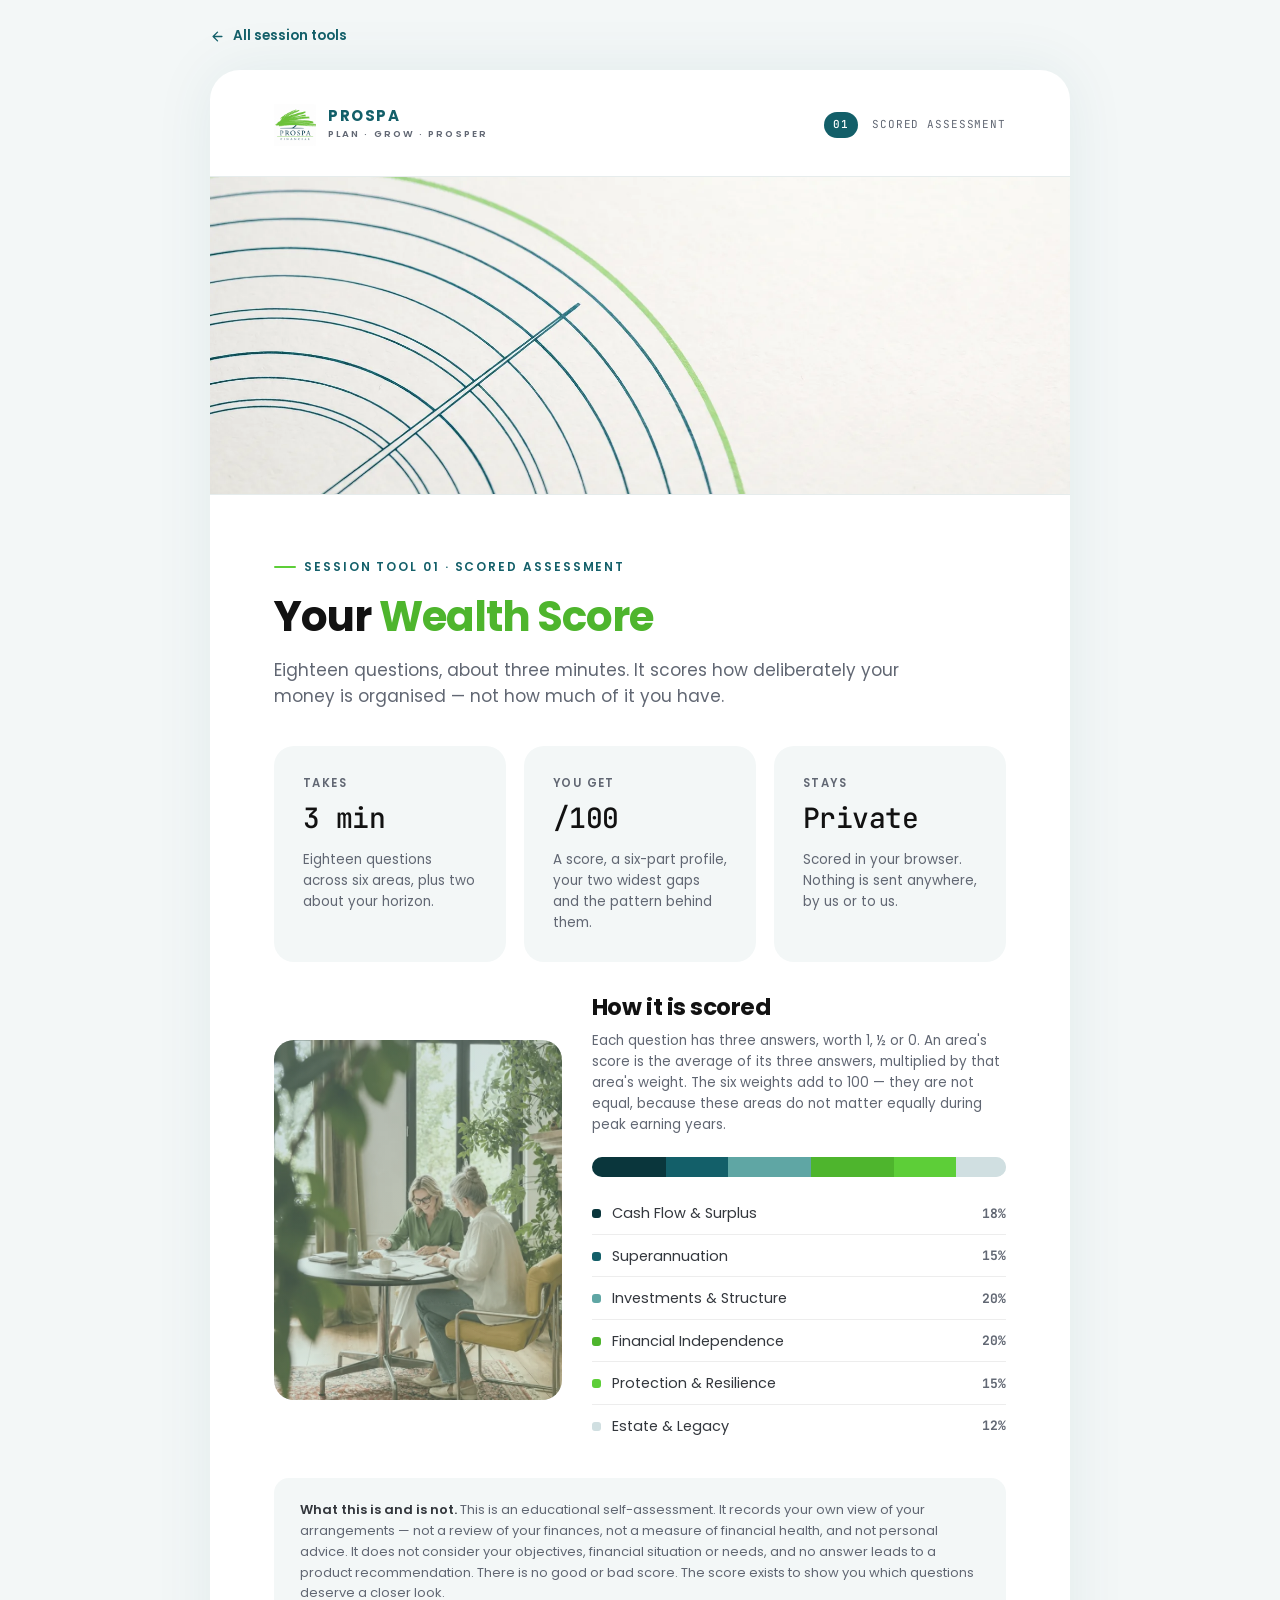
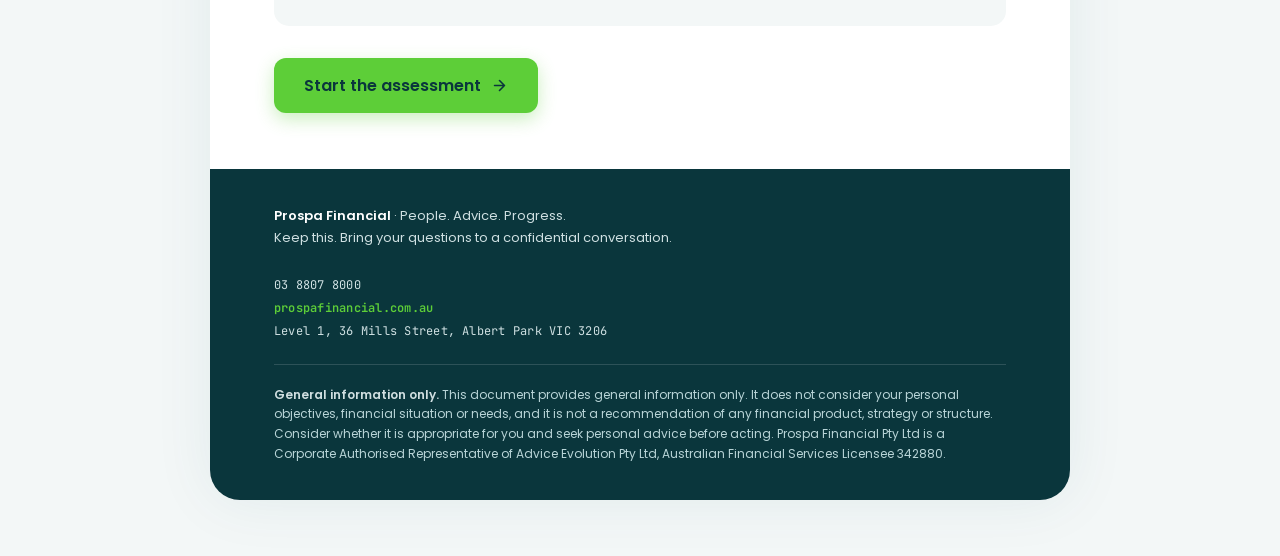
==== commit 47555905: "Beautify all twelve magnets: imagery, widgets, and two rebuilds The client's brief was that these lo" ====
--- a/magnets/01-wealth-score.html
+++ b/magnets/01-wealth-score.html
@@ -3,10 +3,10 @@
   <head>
     <meta charset="UTF-8" />
     <meta name="viewport" content="width=device-width, initial-scale=1.0" />
-    <title>The Executive Wealth Score — Prospa Financial</title>
+    <title>Your Wealth Score — Prospa Financial</title>
     <meta
       name="description"
-      content="A three-minute, self-scored review of how deliberately your financial strategy is working across six areas. General information only."
+      content="Eighteen questions, about three minutes. A scored assessment of how deliberately your money is organised across six areas. General information only."
     />
     <link rel="icon" type="image/svg+xml" href="../assets/favicon.svg" />
     <link rel="preconnect" href="https://fonts.googleapis.com" />
@@ -17,13 +17,77 @@
     />
     <link rel="stylesheet" href="../assets/prospa.css" />
     <style>
-      /* ---- Quiz shell ---- */
+      /* ============================================================
+         01 · YOUR WEALTH SCORE — sheet-local styles only.
+         Everything here is scoped to this document. Tokens only;
+         no brand hex. The warm accent var(--ember) is deliberately
+         not used on this sheet: the scored areas must not read as a
+         verdict, so warmth arrives only through the shared
+         --ember-soft tints on .pattern-flag and the strip's
+         "warn" tone.
+         ============================================================ */
+
+      /* ---- 1 · Progress rail ------------------------------------ */
+
       .quiz-top {
-        padding: 44px 64px 0;
-      }
-      .progress {
-        margin: 28px 0 0;
-      }
+        padding: 40px 64px 0;
+      }
+
+      /* The stepper widget, re-laid as a seven-chip rail: mark above
+         label, so each label gets the full column width and can wrap
+         instead of overflowing. Same specificity as .w-stepper, but
+         this sheet's stylesheet loads after prospa.css, so it wins. */
+      .qnav-rail {
+        display: grid;
+        grid-template-columns: repeat(7, 1fr);
+        gap: 6px;
+        margin: 0 0 16px;
+      }
+      .qnav-rail .w-step {
+        min-width: 0;
+        flex-direction: column;
+        align-items: center;
+        text-align: center;
+        gap: 7px;
+        padding: 12px 6px 11px;
+      }
+      .qnav-rail .w-step-mark {
+        width: 21px;
+        height: 21px;
+        font-size: 11px;
+      }
+      .qnav-rail .w-step-mark svg {
+        width: 11px;
+        height: 11px;
+      }
+      .qnav-rail .w-step-label {
+        font-size: 11px;
+        line-height: 1.25;
+      }
+
+      .qnav-foot {
+        display: flex;
+        justify-content: space-between;
+        align-items: baseline;
+        gap: 14px;
+        margin-bottom: 10px;
+      }
+      .qnav-k {
+        font-family: 'JetBrains Mono', monospace;
+        font-size: 11.5px;
+        letter-spacing: 0.08em;
+        text-transform: uppercase;
+        color: var(--gray);
+      }
+      .qnav-k b {
+        color: var(--teal);
+        font-weight: 500;
+      }
+      .qnav-right {
+        text-align: right;
+        flex: none;
+      }
+
       .progress-track {
         height: 5px;
         border-radius: 3px;
@@ -38,24 +102,9 @@
         transform: scaleX(0);
         transition: transform var(--dur-reveal) var(--ease);
       }
-      .progress-meta {
-        display: flex;
-        justify-content: space-between;
-        align-items: baseline;
-        gap: 14px;
-        margin-bottom: 10px;
-        font-family: 'JetBrains Mono', monospace;
-        font-size: 11.5px;
-        letter-spacing: 0.08em;
-        text-transform: uppercase;
-        color: var(--gray);
-      }
-      .progress-meta b {
-        color: var(--teal);
-        font-weight: 500;
-      }
-
-      /* ---- Steps ---- */
+
+      /* ---- 2 · Steps ------------------------------------------- */
+
       .step {
         display: none;
         animation: rise var(--dur-reveal) var(--ease) both;
@@ -73,6 +122,30 @@
           transform: none;
         }
       }
+
+      /* Each step moves focus to its own heading, so a keyboard or
+         screen-reader user is not left at the top of the document. */
+      [data-focus]:focus {
+        outline: none;
+      }
+      [data-focus]:focus-visible {
+        outline: 2px solid var(--teal);
+        outline-offset: 5px;
+        border-radius: 4px;
+      }
+
+      .step-title {
+        font-size: 30px;
+        letter-spacing: -0.025em;
+        margin-bottom: 14px;
+      }
+      .aside-h {
+        font-size: 23px;
+        letter-spacing: -0.02em;
+        margin-bottom: 10px;
+      }
+
+      /* ---- 3 · Questions --------------------------------------- */
 
       .q {
         padding: 30px 0;
@@ -94,8 +167,15 @@
         line-height: 1.45;
         padding-top: 4px;
       }
-
-      /* ---- Option cards ---- */
+      .q-head .num {
+        transition: background var(--dur-base) var(--ease);
+      }
+      /* Answered: the marker turns, so the page keeps moving under
+         the reader's hand without anything shifting position. */
+      .q.done .q-head .num {
+        background: var(--green);
+      }
+
       .opts {
         display: grid;
         gap: 10px;
@@ -116,7 +196,7 @@
         font-family: 'Poppins', sans-serif;
         line-height: 1.45;
         transition: border-color var(--dur-snap) var(--ease),
-          background var(--dur-snap) var(--ease), transform var(--dur-snap) var(--ease);
+          background var(--dur-snap) var(--ease), color var(--dur-snap) var(--ease);
       }
       .opt:hover {
         border-color: var(--accent);
@@ -131,30 +211,18 @@
         transition: background var(--dur-snap) var(--ease),
           border-color var(--dur-snap) var(--ease), box-shadow var(--dur-snap) var(--ease);
       }
+      /* All three answers select identically. Colour-coding them
+         would make the sheet grade the reader mid-question, and this
+         assessment explicitly has no good or bad answer. */
       .opt[aria-pressed='true'] {
         border-color: var(--teal);
         background: var(--bg2);
+        color: var(--ink);
       }
       .opt[aria-pressed='true'] .mark {
         border-color: var(--teal);
         background: var(--teal);
         box-shadow: 0 0 0 3px rgba(19, 95, 105, 0.15);
-      }
-      .opt[data-v='1'][aria-pressed='true'] {
-        border-color: var(--green-600);
-      }
-      .opt[data-v='1'][aria-pressed='true'] .mark {
-        border-color: var(--green-600);
-        background: var(--green-600);
-        box-shadow: 0 0 0 3px rgba(93, 206, 56, 0.2);
-      }
-      .opt[data-v='0'][aria-pressed='true'] {
-        border-color: var(--ember);
-      }
-      .opt[data-v='0'][aria-pressed='true'] .mark {
-        border-color: var(--ember);
-        background: var(--ember);
-        box-shadow: 0 0 0 3px rgba(198, 90, 30, 0.18);
       }
       .opt:focus-visible {
         outline: 2px solid var(--teal);
@@ -175,7 +243,8 @@
         color: var(--gray);
       }
 
-      /* ---- Horizon step ---- */
+      /* ---- 4 · Horizon step ------------------------------------ */
+
       .horizon {
         display: grid;
         grid-template-columns: repeat(2, 1fr);
@@ -190,49 +259,34 @@
         font-variant-numeric: tabular-nums;
       }
 
-      /* ---- Result ---- */
-      .score-hero {
+      /* ---- 5 · Result ----------------------------------------- */
+
+      /* The band leads the result page, so it needs less air above
+         it than it does mid-document. Screen only: in print the
+         shared stylesheet turns it into a rule-left pull-quote and
+         owns its margins. */
+      @media screen {
+        .band-lead {
+          margin-top: -10px;
+        }
+
+        /* The shared .lm-band-k colour (#9fc3c7) measures 3.40:1 against
+           the lightest part of THIS band's photograph — under AA for
+           11px text. The headline is fine at 7.01:1; it is only the chip
+           that is short. Lifting it to the same tone the panel below
+           already uses takes it to 4.74:1 and keeps it quieter than the
+           white headline. The shared rule in prospa.css is the real fix,
+           since every sheet with a photo band inherits it. */
+        .band-lead .lm-band-k {
+          color: #cfe0e2;
+        }
+      }
+
+      .res-hero {
         display: grid;
-        grid-template-columns: 220px 1fr;
+        grid-template-columns: 260px 1fr;
         gap: 44px;
         align-items: center;
-      }
-      .dial {
-        position: relative;
-        width: 220px;
-        height: 220px;
-      }
-      .dial svg {
-        transform: rotate(-90deg);
-        display: block;
-      }
-      .dial-ring {
-        transition: stroke-dashoffset 1.1s var(--ease);
-      }
-      .dial-face {
-        position: absolute;
-        inset: 0;
-        display: flex;
-        flex-direction: column;
-        align-items: center;
-        justify-content: center;
-        gap: 2px;
-      }
-      .dial-num {
-        font-family: 'JetBrains Mono', monospace;
-        font-size: 56px;
-        font-weight: 500;
-        color: var(--ink);
-        letter-spacing: -0.04em;
-        line-height: 1;
-        font-variant-numeric: tabular-nums;
-      }
-      .dial-of {
-        font-family: 'JetBrains Mono', monospace;
-        font-size: 11px;
-        letter-spacing: 0.14em;
-        text-transform: uppercase;
-        color: var(--gray);
       }
       .band-name {
         font-size: 34px;
@@ -243,59 +297,24 @@
         color: var(--gray);
         font-size: 16.5px;
       }
-
-      /* ---- Pillar bars ---- */
-      .pillar {
-        display: grid;
-        grid-template-columns: 1fr 64px;
-        gap: 10px 16px;
-        align-items: center;
-        padding: 15px 0;
-        border-bottom: 1px solid var(--line-2);
-      }
-      .pillar:last-child {
-        border-bottom: none;
-      }
-      .pillar-name {
-        font-size: 15.5px;
-        font-weight: 600;
-        color: var(--ink);
-      }
-      .pillar-name span {
-        display: block;
-        font-size: 12px;
-        font-weight: 400;
-        color: var(--gray);
-        margin-top: 2px;
-      }
-      .pillar-pts {
-        font-family: 'JetBrains Mono', monospace;
-        font-size: 14px;
-        color: var(--teal);
-        text-align: right;
-        font-variant-numeric: tabular-nums;
-      }
-      .pillar-track {
-        grid-column: 1 / -1;
-        height: 7px;
-        border-radius: 4px;
-        background: var(--line);
-        overflow: hidden;
-      }
-      .pillar-fill {
-        height: 100%;
-        border-radius: 4px;
-        transform-origin: left center;
-        transform: scaleX(0);
-        transition: transform 0.9s var(--ease);
-      }
-
-      /* ---- Pattern callout ---- */
+      .res-poles {
+        margin-bottom: 22px;
+      }
+
+      /* Print forces every .w-row-track fill to scaleX(1) so a sheet
+         printed before the bars animate is not blank. On this page
+         that would erase the measurement, so each fill carries its
+         own scale and this rule hands it back. */
+      #pillars .w-row {
+        break-inside: avoid;
+      }
+
+      /* ---- 6 · Narrative blocks -------------------------------- */
+
       .pattern {
         border-radius: var(--r-lg);
         padding: 30px 32px;
         background: var(--bg2);
-        border-left: none;
       }
       .pattern-flag {
         background: var(--ember-soft);
@@ -350,18 +369,28 @@
         font-size: 16px;
         max-width: 56ch;
       }
+      /* .cta-panel p outweighs .tiny, so the footnote under the buttons
+         was rendering at body size in body tone — no step at all. And its
+         #9fbdc0 measured 3.58:1 on this panel, under AA for 12px. This
+         restores the step and takes the line to 5.40:1. */
+      .cta-panel .tiny {
+        font-size: 12.5px;
+        color: #cfe0e2;
+      }
+
+      /* ---- 7 · Responsive ------------------------------------- */
 
       @media (max-width: 760px) {
-        .quiz-top {
-          padding: 28px 24px 0;
-        }
         .opts {
           margin-left: 0;
         }
         .q-head p {
           font-size: 16px;
         }
-        .score-hero {
+        .step-title {
+          font-size: 24px;
+        }
+        .res-hero {
           grid-template-columns: 1fr;
           gap: 26px;
           justify-items: center;
@@ -378,6 +407,53 @@
         }
       }
 
+      /* Below 720px the rail drops its labels and becomes seven
+         numbered pips. The step's full name is in the line beneath
+         it, so nothing is lost; the labels stay in the accessibility
+         tree rather than being removed from it. */
+      @media (max-width: 720px) {
+        /* Shares .pad's breakpoint, not a nearby one: the rail and the
+           questions beneath it have to start on the same gutter. */
+        .quiz-top {
+          padding: 28px 24px 0;
+        }
+        .qnav-rail {
+          gap: 5px;
+        }
+        .qnav-rail .w-step {
+          flex-direction: row;
+          justify-content: center;
+          gap: 0;
+          padding: 9px 0;
+          /* The containing block for the hidden label below, so its box
+             is pinned inside its own chip rather than to the page. */
+          position: relative;
+        }
+        .qnav-rail .w-step-label {
+          position: absolute;
+          width: 1px;
+          height: 1px;
+          padding: 0;
+          margin: -1px;
+          overflow: hidden;
+          clip: rect(0 0 0 0);
+          white-space: nowrap;
+          border: 0;
+        }
+        .qnav-foot {
+          flex-wrap: wrap;
+          gap: 4px 14px;
+        }
+      }
+
+      @media (max-width: 420px) {
+        .qnav-right {
+          display: none;
+        }
+      }
+
+      /* ---- 8 · Print ------------------------------------------ */
+
       @media print {
         .quiz-top {
           padding: 0;
@@ -388,14 +464,20 @@
         .step.on {
           display: block !important;
         }
-        .score-hero {
-          grid-template-columns: 180px 1fr;
-          gap: 30px;
-        }
-        .dial,
-        .dial svg {
-          width: 180px;
-          height: 180px;
+        .res-hero {
+          grid-template-columns: 210px 1fr;
+          gap: 28px;
+          text-align: left;
+        }
+        /* Hand the bars their real lengths back — see the note above. */
+        #pillars .w-row-track i {
+          transform: scaleX(var(--row-s, 1)) !important;
+        }
+        .pattern,
+        .gap-item,
+        .cta-panel,
+        .res-hero {
+          break-inside: avoid;
         }
         .cta-panel {
           background: var(--bg2);
@@ -406,10 +488,6 @@
         }
         .cta-panel p {
           color: var(--gray);
-        }
-        .pillar-fill,
-        .dial-ring {
-          transition: none;
         }
       }
     </style>
@@ -419,25 +497,27 @@
 
     <article class="sheet">
       <div data-sheet-masthead></div>
+      <div data-sheet-hero></div>
 
       <!-- ============ INTRO ============ -->
       <section class="step on" id="step-intro">
         <div class="pad">
-          <div class="eyebrow">Session tool 01 · Self-assessment</div>
-          <h1 class="doc-title">The Executive <em>Wealth Score</em></h1>
+          <div class="eyebrow">Session tool 01 · Scored assessment</div>
+          <h1 class="doc-title" tabindex="-1" data-focus>Your <em>Wealth Score</em></h1>
           <p class="lede">
-            Eighteen questions. About three minutes. It does not measure how much you have —
-            it measures how <strong>deliberately</strong> what you have is working, across the six
-            areas that decide whether a strong income becomes lasting wealth.
+            Eighteen questions, about three minutes. It scores how deliberately your money is
+            organised — not how much of it you have.
           </p>
 
-          <div class="grid g3" style="margin: 38px 0 34px">
+          <div class="card card-green" id="resume" hidden style="margin-top: 32px"></div>
+
+          <div class="grid g3" style="margin: 36px 0 0">
             <div class="card card-tint">
               <div class="stat">
                 <span class="k">Takes</span><span class="figure fig-lg">3 min</span>
               </div>
               <p class="small muted" style="margin-top: 10px">
-                18 questions across 6 areas, plus two about your horizon.
+                Eighteen questions across six areas, plus two about your horizon.
               </p>
             </div>
             <div class="card card-tint">
@@ -458,28 +538,42 @@
             </div>
           </div>
 
-          <div class="card" style="margin-bottom: 30px">
-            <h3 class="step-h">How it is scored</h3>
-            <p class="small muted" style="margin-bottom: 18px">
-              Each question has three answers worth 1, ½ or 0. Each area carries a weight, because
-              they do not matter equally when you are in your peak earning years. The weights add to 100.
-            </p>
-            <div class="row" id="weights-preview"></div>
+          <!-- How it is scored, with the weights as a single bar -->
+          <div class="lm-aside" style="--lm-aside-pos: 50% 42%">
+            <div class="lm-aside-img">
+              <img
+                src="../assets/img/photo/women-financial-planning-documents-home.webp"
+                alt=""
+                loading="lazy"
+                decoding="async"
+              />
+            </div>
+            <div>
+              <h2 class="aside-h">How it is scored</h2>
+              <p class="small muted">
+                Each question has three answers, worth 1, ½ or 0. An area's score is the average of
+                its three answers, multiplied by that area's weight. The six weights add to 100 —
+                they are not equal, because these areas do not matter equally during peak earning
+                years.
+              </p>
+              <div id="weights-bar" style="margin-top: 22px"></div>
+            </div>
           </div>
 
           <div class="disclaimer" style="margin-bottom: 32px">
-            <b>What this is and is not.</b> This is an educational self-assessment. It records
-            your own view of your arrangements — not a review of your finances, not a measure of
-            financial health, and not personal advice. It does not consider your objectives,
-            financial situation or needs, and no answer leads to a product recommendation.
-            There is no good or bad score. The score exists to show you which questions deserve
-            a closer look.
+            <b>What this is and is not.</b> This is an educational self-assessment. It records your
+            own view of your arrangements — not a review of your finances, not a measure of financial
+            health, and not personal advice. It does not consider your objectives, financial
+            situation or needs, and no answer leads to a product recommendation. There is no good or
+            bad score. The score exists to show you which questions deserve a closer look.
           </div>
 
           <button class="btn btn-primary" data-go="0">
-            Start the assessment
-            <svg width="17" height="17" viewBox="0 0 24 24" fill="none" stroke="currentColor"
-                 stroke-width="2.3" stroke-linecap="round" stroke-linejoin="round" aria-hidden="true">
+            <span data-start-label>Start the assessment</span>
+            <svg
+              width="17" height="17" viewBox="0 0 24 24" fill="none" stroke="currentColor"
+              stroke-width="2.3" stroke-linecap="round" stroke-linejoin="round" aria-hidden="true"
+            >
               <path d="M5 12h14M12 5l7 7-7 7" />
             </svg>
           </button>
@@ -492,28 +586,27 @@
       <!-- ============ RESULT ============ -->
       <section class="step" id="step-result">
         <div class="pad">
+          <div class="lm-photoband band-lead">
+            <img
+              src="../assets/img/photo/diverse-professionals-seminar-listening.webp"
+              alt=""
+              loading="lazy"
+              decoding="async"
+            />
+            <p>
+              Written for a room of senior leaders — and built to be answered
+              <em>honestly</em>, not impressively.
+            </p>
+            <span class="lm-band-k">Executive financial wellbeing session · General information only</span>
+          </div>
+
           <div class="eyebrow">Your result</div>
 
-          <div class="score-hero">
-            <div class="dial">
-              <svg width="220" height="220" viewBox="0 0 220 220" aria-hidden="true">
-                <circle cx="110" cy="110" r="96" fill="none" stroke="#e6ecec" stroke-width="14" />
-                <circle
-                  id="dial-ring"
-                  class="dial-ring"
-                  cx="110" cy="110" r="96"
-                  fill="none" stroke="#135f69" stroke-width="14" stroke-linecap="round"
-                  stroke-dasharray="603.2" stroke-dashoffset="603.2"
-                />
-              </svg>
-              <div class="dial-face">
-                <span class="dial-num" id="dial-num">0</span>
-                <span class="dial-of">out of 100</span>
-              </div>
-            </div>
+          <div class="res-hero">
+            <div id="gauge"></div>
             <div>
-              <span class="badge badge-teal" id="band-tag"><i class="d"></i><span></span></span>
-              <h2 class="band-name" id="band-name">—</h2>
+              <span class="badge badge-teal" id="band-tag"><i class="d"></i><span id="band-tag-t"></span></span>
+              <h2 class="band-name" id="band-name" tabindex="-1" data-focus>—</h2>
               <p class="band-copy" id="band-copy"></p>
             </div>
           </div>
@@ -523,10 +616,13 @@
           <div class="sec-head">
             <h2>Where the score came from</h2>
             <p>
-              Six areas, weighted. The shape of this profile matters more than the total — a high
-              score in one area rarely compensates for a low one in another.
+              Weakest area first. Each track is as long as that area's weight, and the fill is the
+              share of that weight your answers earned — so the coloured length is the points the
+              area contributed. The shape matters more than the total: a strong area rarely
+              compensates for a weak one.
             </p>
           </div>
+          <div class="row res-poles" id="poles"></div>
           <div id="pillars"></div>
 
           <hr class="rule" />
@@ -553,24 +649,32 @@
             <h3>The one question worth taking further</h3>
             <p id="one-question" style="margin-bottom: 24px"></p>
             <div class="row no-print">
-              <a class="btn btn-primary" href="https://www.prospafinancial.com.au" target="_blank" rel="noopener noreferrer">
+              <a
+                class="btn btn-primary"
+                href="https://www.prospafinancial.com.au"
+                target="_blank"
+                rel="noopener noreferrer"
+              >
                 Book a complimentary consultation
               </a>
               <button class="btn btn-ghost" style="color: #fff" data-print>
                 Print or save as PDF
               </button>
             </div>
-            <p class="tiny" style="margin-top: 18px; color: #9fbdc0">
-              A confidential, no-obligation conversation. Bring this page — the gaps above are the agenda.
+            <p class="tiny" style="margin-top: 18px">
+              A confidential, no-obligation conversation. Bring this page — the gaps above are the
+              agenda.
             </p>
           </div>
 
           <div class="row no-print" style="margin-top: 28px">
             <button class="btn btn-outline btn-sm" data-restart>Start again</button>
             <a class="btn btn-ghost btn-sm" href="02-freedom-number.html">
-              Next: calculate your Financial Freedom Number
-              <svg width="15" height="15" viewBox="0 0 24 24" fill="none" stroke="currentColor"
-                   stroke-width="2.3" stroke-linecap="round" stroke-linejoin="round" aria-hidden="true">
+              Next: your Freedom Score
+              <svg
+                width="15" height="15" viewBox="0 0 24 24" fill="none" stroke="currentColor"
+                stroke-width="2.3" stroke-linecap="round" stroke-linejoin="round" aria-hidden="true"
+              >
                 <path d="M5 12h14M12 5l7 7-7 7" />
               </svg>
             </a>
@@ -591,26 +695,34 @@
 
     <script type="module">
       import { mountSheet, wirePrint, store } from '../assets/sheet.js'
-
-      mountSheet({ no: '01', kind: 'Scored assessment' })
+      import { scoreGauge, progressRows, breakdownBar, metricStrip, stepper, TONE } from '../assets/widgets.js'
+
+      mountSheet({
+        no: '01',
+        kind: 'Scored assessment',
+        hero: { src: 'art/01-score-rings.webp', alt: '', variant: 'art', pos: '22% 45%' },
+      })
 
       /* ==========================================================
          THE MODEL
          Six areas. Weights total 100. Three questions each,
          answered 1 / 0.5 / 0. Area points = mean(answers) × weight.
-         The full specification lives in SCORING.md.
+         The full specification lives in SCORING.md. Neither the
+         weights nor the band thresholds below may change without
+         updating that document.
          ========================================================== */
 
       const PILLARS = [
         {
           id: 'cashflow',
           name: 'Cash Flow & Surplus',
+          short: 'Cash flow',
           blurb: 'What your income actually leaves behind',
           weight: 18,
           why: 'Surplus is the raw material. Without it, every other area is theoretical.',
           questions: [
             {
-              q: 'Do you know how much surplus cash flow you create each year, after tax, lifestyle and debt commitments?',
+              q: 'Do you know how much surplus you create each year, after tax, lifestyle and debt?',
               opts: [
                 ['I know the number and I track it.', 1],
                 ['Roughly — I could estimate it within reason.', 0.5],
@@ -628,7 +740,7 @@
               gap: 'Lifestyle expands to meet income unless something structural stops it. Automation is the difference between intending to invest and investing.',
             },
             {
-              q: 'Do you have a deliberate plan for bonuses, incentives or other irregular income?',
+              q: 'Do you have a deliberate plan for bonuses, incentives and other irregular income?',
               opts: [
                 ['Yes — it is decided before the money arrives.', 1],
                 ['I decide at the time, case by case.', 0.5],
@@ -641,12 +753,13 @@
         {
           id: 'super',
           name: 'Superannuation',
+          short: 'Super',
           blurb: 'The most tax-effective structure you already own',
           weight: 15,
           why: 'For most high earners this is the largest asset outside the home — and the least examined.',
           questions: [
             {
-              q: 'Is your current contribution strategy making effective use of the opportunities available to you?',
+              q: 'Is your contribution strategy making effective use of the opportunities available to you?',
               opts: [
                 ['Yes — I have reviewed caps, salary sacrifice and carry-forward.', 1],
                 ['I contribute above the minimum, but have not reviewed it recently.', 0.5],
@@ -655,7 +768,7 @@
               gap: 'Concessional caps are use-it-or-lose-it, with a limited carry-forward window. Unused capacity quietly expires each year.',
             },
             {
-              q: 'Do you know what your super is invested in, the level of risk you are taking and the fees you pay?',
+              q: 'Do you know what your super is invested in, the risk you are taking and the fees you pay?',
               opts: [
                 ['Yes — option, underlying asset mix and fees.', 1],
                 ['I know my option name, not the detail behind it.', 0.5],
@@ -677,12 +790,13 @@
         {
           id: 'structure',
           name: 'Investments & Structure',
+          short: 'Structure',
           blurb: 'Not what you own — where it is held, and why',
           weight: 20,
           why: 'At high marginal rates, the ownership structure can matter as much as the investment itself.',
           questions: [
             {
-              q: 'Are your investments held in structures chosen deliberately for your goals, tax position, access needs and family circumstances?',
+              q: 'Are your investments held in structures chosen deliberately for your goals, tax position, access needs and family?',
               opts: [
                 ['Yes — each holding sits where it does for a reason.', 1],
                 ['Partly. Some were deliberate; some simply happened.', 0.5],
@@ -713,6 +827,7 @@
         {
           id: 'freedom',
           name: 'Financial Independence',
+          short: 'Freedom',
           blurb: 'The number, the date, and the years in between',
           weight: 20,
           why: 'Without a destination, there is no way to know whether the strategy is working.',
@@ -727,7 +842,7 @@
               gap: 'Everything else is arithmetic once this number exists. Without it, "enough" stays permanently undefined — and therefore never reached.',
             },
             {
-              q: 'Do you know approximately how much investable capital that lifestyle would require?',
+              q: 'Do you know roughly how much investable capital that lifestyle would require?',
               opts: [
                 ['Yes — I know my target capital figure.', 1],
                 ['I have seen rules of thumb, but have not run my own.', 0.5],
@@ -736,7 +851,7 @@
               gap: 'The capital figure is usually larger than people expect, and the earlier it is known the more options remain for closing the distance.',
             },
             {
-              q: 'Do you have a plan for the years between your preferred work-optional age and the age you can access super?',
+              q: 'Do you have a plan for the years between your work-optional age and the age you can access super?',
               opts: [
                 ['Yes — I know what funds that period.', 1],
                 ['I have thought about it, but not planned it.', 0.5],
@@ -749,6 +864,7 @@
         {
           id: 'protection',
           name: 'Protection & Resilience',
+          short: 'Protection',
           blurb: 'What happens if the income stops',
           weight: 15,
           why: 'For a high earner still accumulating, future income is the largest asset on the balance sheet.',
@@ -763,7 +879,7 @@
               gap: 'The gap between income stopping and a benefit starting is funded from somewhere. If it is not planned, it is funded by selling something at the worst possible time.',
             },
             {
-              q: 'Have you reviewed life, TPD, trauma and income protection against your current income, debt and family responsibilities?',
+              q: 'Have you reviewed life, TPD, trauma and income protection against your current income, debt and family?',
               opts: [
                 ['Yes — reviewed within the last two years.', 1],
                 ['I have cover, but it has been years since I checked it.', 0.5],
@@ -785,12 +901,13 @@
         {
           id: 'estate',
           name: 'Estate & Legacy',
+          short: 'Estate',
           blurb: 'Where it all actually lands',
           weight: 12,
           why: 'The least urgent area, and the one where mistakes are discovered by someone else.',
           questions: [
             {
-              q: 'Are your will, powers of attorney and super beneficiary nominations current and aligned with each other?',
+              q: 'Are your will, powers of attorney and super beneficiary nominations current and aligned?',
               opts: [
                 ['Yes — all three, reviewed recently.', 1],
                 ['A will exists, but the rest is unclear or out of date.', 0.5],
@@ -808,7 +925,7 @@
               gap: 'Superannuation is not automatically an estate asset, and jointly held property can pass outside a will entirely. A will alone often does not control the largest assets.',
             },
             {
-              q: 'Have you considered how you want wealth to support the next generation, rather than simply what they may inherit?',
+              q: 'Have you considered how you want wealth to support the next generation, not simply what they inherit?',
               opts: [
                 ['Yes — the intent is clear and documented.', 1],
                 ['I have views, but nothing is set up.', 0.5],
@@ -939,24 +1056,60 @@
       const FLAT = PILLARS.flatMap((p) =>
         p.questions.map((q, qi) => ({ ...q, pid: p.id, pname: p.name, qi, w: p.weight }))
       )
+      const TOTAL_Q = FLAT.length
       const saved = store('wealth-score')
       const state = { answers: {}, currentAge: 45, targetAge: 58 }
 
+      const el = (id) => document.getElementById(id)
+
+      /* Replace a widget's mount point with an empty node carrying the
+         same id, and return it.
+
+         The shared widgets animate once, when an IntersectionObserver
+         first sees the element they were handed, and widgets.js keeps a
+         module-level WeakSet of the elements it has already played. A
+         second render into the same node is therefore silently dropped:
+         the widget rewrites its markup, re-registers, and the observer
+         refuses to fire again. On this page that means a reader who
+         reaches the result, goes Back, then returns — which the Back
+         buttons and the resume card both invite — would see a gauge
+         reading 0 beside a badge reading their real score, and six
+         empty bars. Handing each render a node the module has never
+         seen keeps every measurement honest on every visit. */
+      function freshMount(id) {
+        const old = el(id)
+        const next = document.createElement(old.tagName)
+        next.id = id
+        old.replaceWith(next)
+        return next
+      }
+
+      /* A single teal-to-green ramp for the six weights. These are the
+         widget vocabulary's own tones, not new brand colours, and the
+         legend carries every name and figure so colour is never the
+         only channel. */
+      const RAMP = [TONE.tealDeep, TONE.teal, TONE.tealSoft, TONE.greenDeep, TONE.green, 'var(--accent)']
+
+      /* The rail's labels. Short, because seven chips share one row. */
+      const STEPS = ['Horizon', ...PILLARS.map((p) => p.short)]
+
+      /* Independence carries the horizon tile on the result page. */
+      const FREEDOM_W = PILLARS.find((p) => p.id === 'freedom').weight
+
       /* ===================== BUILD THE QUIZ ==================== */
 
-      const quiz = document.getElementById('quiz')
+      const quiz = el('quiz')
       const totalSteps = PILLARS.length + 1
 
-      const progressHTML = (label, n) => `
+      const qnavHTML = (i, label) => `
         <div class="quiz-top no-print">
-          <div class="progress">
-            <div class="progress-meta">
-              <span>${label}</span>
-              <span>Step <b>${n}</b> of ${totalSteps}</span>
-            </div>
-            <div class="progress-track">
-              <div class="progress-fill" style="transform: scaleX(${n / totalSteps})"></div>
-            </div>
+          <ol class="w-stepper qnav-rail" id="qnav-${i}" aria-label="Assessment progress"></ol>
+          <div class="qnav-foot">
+            <span class="qnav-k">Step <b>${i + 1}</b> of ${totalSteps} · ${label}</span>
+            <span class="qnav-k qnav-right"><b data-answered>0</b> of ${TOTAL_Q} answered</span>
+          </div>
+          <div class="progress-track">
+            <div class="progress-fill" data-fill></div>
           </div>
         </div>`
 
@@ -965,16 +1118,24 @@
       horizon.className = 'step'
       horizon.id = 'step-0'
       horizon.innerHTML = `
-        ${progressHTML('Your horizon', 1)}
+        ${qnavHTML(0, 'Your horizon')}
         <div class="pad">
           <div class="eyebrow">First, two about timing</div>
-          <h2 class="sec-head" style="font-size: 30px; letter-spacing: -0.025em; margin-bottom: 14px">
-            When would you like work to become a choice?
-          </h2>
-          <p class="lede" style="margin-bottom: 36px">
-            These two answers are not scored. They set the context for the rest, because the
-            distance between these ages decides which questions matter most.
-          </p>
+          <div class="lm-aside lm-aside--flip" style="--lm-aside-ar: 5 / 4; --lm-aside-pos: 50% 40%">
+            <div class="lm-aside-img">
+              <img src="../assets/img/photo/senior-couple-coastal-hike-ocean-vista.webp"
+                   alt="" loading="lazy" decoding="async" />
+            </div>
+            <div>
+              <h2 class="step-title" tabindex="-1" data-focus>
+                When would you like work to become a choice?
+              </h2>
+              <p class="lede">
+                These two answers are not scored. They set the context for everything after them:
+                the distance between these ages decides which questions matter most.
+              </p>
+            </div>
+          </div>
           <div class="horizon">
             <div class="field">
               <label for="age-now">Your age today</label>
@@ -988,7 +1149,7 @@
             </div>
           </div>
           <div class="card card-tint" style="margin-top: 26px">
-            <p class="small" id="horizon-live"></p>
+            <p class="small" id="horizon-live" aria-live="polite"></p>
           </div>
           <div class="nav-row">
             <button class="btn btn-ghost btn-sm" data-go="-1">Back</button>
@@ -1014,7 +1175,7 @@
             const opts = q.opts
               .map(
                 ([label, v]) => `
-                  <button type="button" class="opt" role="button" aria-pressed="false"
+                  <button type="button" class="opt" aria-pressed="false"
                           data-q="${p.id}:${qi}" data-v="${v}">
                     <span class="mark" aria-hidden="true"></span>
                     <span>${label}</span>
@@ -1022,7 +1183,7 @@
               )
               .join('')
             return `
-              <div class="q">
+              <div class="q" data-qk="${p.id}:${qi}">
                 <div class="q-head">
                   <span class="num">${String(n).padStart(2, '0')}</span>
                   <p>${q.q}</p>
@@ -1033,18 +1194,16 @@
           .join('')
 
         sec.innerHTML = `
-          ${progressHTML(p.name, pi + 2)}
+          ${qnavHTML(pi + 1, p.name)}
           <div class="pad">
             <div class="eyebrow">Area ${pi + 1} of 6 · Weighted ${p.weight} of 100</div>
-            <h2 class="sec-head" style="font-size: 30px; letter-spacing: -0.025em; margin-bottom: 12px">
-              ${p.name}
-            </h2>
+            <h2 class="step-title" tabindex="-1" data-focus>${p.name}</h2>
             <p class="lede">${p.why}</p>
             ${qs}
             <div class="nav-row">
               <button class="btn btn-ghost btn-sm" data-go="${pi}">Back</button>
               <div class="row">
-                <span class="nav-note" data-remaining="${p.id}"></span>
+                <span class="nav-note" data-remaining="${p.id}" aria-live="polite"></span>
                 <button class="btn btn-primary" data-go="${pi + 2}" data-next="${p.id}" disabled>
                   ${pi === PILLARS.length - 1 ? 'See my score' : 'Continue'}
                   <svg width="17" height="17" viewBox="0 0 24 24" fill="none" stroke="currentColor"
@@ -1058,18 +1217,28 @@
         quiz.appendChild(sec)
       })
 
-      /* ===================== INTERACTION ====================== */
-
-      // Weight chips on the intro
-      document.getElementById('weights-preview').innerHTML = PILLARS.map(
-        (p) => `<span class="badge badge-teal"><i class="d"></i>${p.name} · ${p.weight}</span>`
-      ).join('')
+      /* ================= INTRO: THE WEIGHTS =================== */
+
+      breakdownBar(
+        el('weights-bar'),
+        PILLARS.map((p, i) => ({ label: p.name, value: p.weight, color: RAMP[i] })),
+        { showValue: false }
+      )
+
+      /* ===================== NAVIGATION ====================== */
 
       const steps = () => Array.from(document.querySelectorAll('.step'))
 
-      function show(n) {
+      /* `focus` is held back for the result step: its heading is still the
+         "—" placeholder until render() writes the band name, and focusing
+         a heading that says nothing announces nothing. The caller focuses
+         it once it has words. */
+      function show(n, focus = true) {
         const id = n === -1 ? 'step-intro' : n === totalSteps ? 'step-result' : 'step-' + n
         steps().forEach((s) => s.classList.toggle('on', s.id === id))
+        // Paint the rail for the step we have just entered.
+        if (n >= 0 && n < totalSteps) stepper(el('qnav-' + n), STEPS, n)
+        if (focus) document.querySelector('#' + id + ' [data-focus]')?.focus({ preventScroll: true })
         window.scrollTo({ top: 0, behavior: 'smooth' })
       }
 
@@ -1077,8 +1246,14 @@
         const go = e.target.closest('[data-go]')
         if (go) {
           const n = Number(go.dataset.go)
-          if (n === totalSteps) render()
-          show(n)
+          const isResult = n === totalSteps
+          show(n, !isResult)
+          // Render after the section is visible, so the widgets'
+          // intersection observers have something to measure.
+          if (isResult) {
+            render()
+            el('band-name').focus({ preventScroll: true })
+          }
           return
         }
         const opt = e.target.closest('.opt')
@@ -1089,6 +1264,8 @@
           opt.setAttribute('aria-pressed', 'true')
           save()
           refreshGate(pid)
+          syncProgress()
+          return
         }
         if (e.target.closest('[data-restart]')) {
           saved.clear()
@@ -1103,20 +1280,36 @@
         const btn = document.querySelector(`[data-next="${pid}"]`)
         const note = document.querySelector(`[data-remaining="${pid}"]`)
         if (btn) btn.disabled = left > 0
-        if (note) note.textContent = left > 0 ? `${left} to go` : ''
-      }
-
-      // Horizon sliders
-      const ageNow = document.getElementById('age-now')
-      const ageTarget = document.getElementById('age-target')
+        if (note) note.textContent = left > 0 ? `${left} to go` : 'All three answered'
+        p.questions.forEach((_, i) => {
+          const row = document.querySelector(`.q[data-qk="${pid}:${i}"]`)
+          if (row) row.classList.toggle('done', state.answers[`${pid}:${i}`] !== undefined)
+        })
+      }
+
+      /* The bar measures answers, not screens: it moves under the
+         reader's finger on every tap rather than once per page. */
+      function syncProgress() {
+        const n = Object.keys(state.answers).length
+        document.querySelectorAll('[data-answered]').forEach((e) => (e.textContent = String(n)))
+        document
+          .querySelectorAll('[data-fill]')
+          .forEach((e) => (e.style.transform = `scaleX(${(n / TOTAL_Q).toFixed(4)})`))
+      }
+
+      /* ===================== HORIZON ========================= */
+
+      const ageNow = el('age-now')
+      const ageTarget = el('age-target')
+
       function syncHorizon() {
         state.currentAge = Number(ageNow.value)
         state.targetAge = Number(ageTarget.value)
-        document.getElementById('age-now-val').textContent = state.currentAge
-        document.getElementById('age-target-val').textContent = state.targetAge
+        el('age-now-val').textContent = state.currentAge
+        el('age-target-val').textContent = state.targetAge
         const years = Math.max(state.targetAge - state.currentAge, 0)
         const gap = Math.max(60 - state.targetAge, 0)
-        document.getElementById('horizon-live').innerHTML =
+        el('horizon-live').innerHTML =
           years === 0
             ? 'You are at or past the age you nominated. The questions that follow are about whether the arrangements support that choice today.'
             : `That gives you <b>${years} ${years === 1 ? 'year' : 'years'}</b> of deliberate decisions before your target date.` +
@@ -1132,7 +1325,8 @@
         saved.write({ answers: state.answers, currentAge: state.currentAge, targetAge: state.targetAge })
       }
 
-      // Restore a part-finished assessment
+      /* ================ RESTORE AND RESUME =================== */
+
       const prev = saved.read()
       if (prev && prev.answers) {
         Object.assign(state.answers, prev.answers)
@@ -1141,13 +1335,41 @@
         ageNow.value = state.currentAge
         ageTarget.value = state.targetAge
         Object.entries(state.answers).forEach(([k, v]) => {
-          const el = document.querySelector(`.opt[data-q="${k}"][data-v="${v}"]`)
-          if (el) el.setAttribute('aria-pressed', 'true')
+          const node = document.querySelector(`.opt[data-q="${k}"][data-v="${v}"]`)
+          if (node) node.setAttribute('aria-pressed', 'true')
         })
-        PILLARS.forEach((p) => refreshGate(p.id))
       }
       syncHorizon()
       PILLARS.forEach((p) => refreshGate(p.id))
+      syncProgress()
+      stepper(el('qnav-0'), STEPS, 0)
+
+      // A part-finished sheet offers to pick up where it stopped,
+      // rather than making the reader walk back through six screens.
+      const answeredCount = Object.keys(state.answers).length
+      if (answeredCount > 0) {
+        const firstGap = PILLARS.findIndex((p) =>
+          p.questions.some((_, i) => state.answers[`${p.id}:${i}`] === undefined)
+        )
+        const complete = firstGap === -1
+        const target = complete ? totalSteps : firstGap + 1
+        const resume = el('resume')
+        resume.hidden = false
+        resume.innerHTML = `
+          <h3 class="step-h">This sheet is part-finished</h3>
+          <p class="small muted" style="margin: 8px 0 20px">
+            ${answeredCount} of ${TOTAL_Q} answered, saved in this browser only.
+            ${complete ? 'Every question has an answer.' : `Pick up at ${PILLARS[firstGap].name}.`}
+          </p>
+          <div class="row">
+            <button class="btn btn-primary btn-sm" data-go="${target}">
+              ${complete ? 'See my score' : 'Resume where I left off'}
+            </button>
+            <button class="btn btn-outline btn-sm" data-restart>Clear and start over</button>
+          </div>`
+        const label = document.querySelector('[data-start-label]')
+        if (label) label.textContent = 'Start from the beginning'
+      }
 
       /* ======================= SCORING ======================== */
 
@@ -1164,79 +1386,122 @@
         return { fractions, score: Math.round(total), overall }
       }
 
+      /* The share of an area's weight the answers earned. A deliberately
+         cool ramp: the sheet says there is no good or bad score, so the
+         lowest step is amber, not alarm. */
       function barColour(f) {
         if (f >= 0.75) return 'var(--green)'
         if (f >= 0.5) return 'var(--teal)'
-        if (f >= 0.25) return 'var(--amber)'
-        return 'var(--ember)'
-      }
+        if (f >= 0.25) return TONE.tealSoft
+        return 'var(--amber)'
+      }
+
+      const GAUGE_R = 84 // the scoreGauge arc's radius, for the print fallback
+      let lastScore = 0
 
       function render() {
         const { fractions, score, overall } = compute()
         const ctx = { overall, targetAge: state.targetAge, currentAge: state.currentAge }
         const band = BANDS.find((b) => score >= b.min && score <= b.max) || BANDS[0]
-
-        // Dial
-        const C = 2 * Math.PI * 96
-        const ring = document.getElementById('dial-ring')
-        ring.setAttribute('stroke-dasharray', C.toFixed(1))
-        ring.setAttribute('stroke-dashoffset', C.toFixed(1))
-        ring.setAttribute('stroke', barColour(overall))
-        requestAnimationFrame(() =>
-          setTimeout(() => ring.setAttribute('stroke-dashoffset', (C * (1 - score / 100)).toFixed(1)), 60)
+        lastScore = score
+
+        /* ---- Headline: the house gauge ---- */
+        const gaugeEl = freshMount('gauge')
+        scoreGauge(gaugeEl, {
+          value: score,
+          max: 100,
+          unit: 'out of 100',
+          caption: 'Six weighted areas. The shape of the profile says more than the total.',
+        })
+        /* The widget builds its own label as "<value> of <max> <unit>",
+           which with this unit reads "51 of 100 out of 100". Say it once. */
+        gaugeEl
+          .querySelector('svg')
+          ?.setAttribute('aria-label', `Wealth Score: ${score} out of 100`)
+
+        el('band-tag-t').textContent = `${score} of 100`
+        el('band-name').textContent = band.name
+        el('band-copy').textContent = band.copy
+
+        /* ---- The six areas, weakest first ----
+           progressRows scales every bar against the largest row, which
+           would draw an 83%-complete area as full. So each track is cut
+           to its own weight and each fill is driven by that area's
+           completeness instead: the track is the ceiling, the fill is
+           the answer, and the coloured length is still the points
+           contributed — all three readings agree.
+
+           data-s is read inside the widget's own requestAnimationFrame,
+           so rewriting it here lands before the bar is ever drawn and
+           the reveal animation is left intact. */
+        const ordered = [...PILLARS].sort(
+          (a, b) => fractions[a.id] - fractions[b.id] || b.weight - a.weight
         )
-
-        // Count the number up
-        const num = document.getElementById('dial-num')
-        const t0 = performance.now()
-        const tick = (t) => {
-          const k = Math.min((t - t0) / 1100, 1)
-          num.textContent = Math.round(score * (1 - Math.pow(1 - k, 3)))
-          if (k < 1) requestAnimationFrame(tick)
-        }
-        requestAnimationFrame(tick)
-
-        document.getElementById('band-name').textContent = band.name
-        document.getElementById('band-copy').textContent = band.copy
-        const tag = document.getElementById('band-tag')
-        tag.querySelector('span').textContent = `${score} of 100`
-
-        // Pillars, weakest first so the eye lands on the gap
-        const ordered = [...PILLARS].sort((a, b) => fractions[a.id] - fractions[b.id])
-        document.getElementById('pillars').innerHTML = ordered
-          .map((p) => {
+        const maxWeight = Math.max(...PILLARS.map((p) => p.weight))
+        const pillarsEl = freshMount('pillars')
+        progressRows(
+          pillarsEl,
+          ordered.map((p) => {
             const f = fractions[p.id]
             const pts = (f * p.weight).toFixed(1).replace(/\.0$/, '')
-            return `
-              <div class="pillar">
-                <div class="pillar-name">${p.name}<span>${p.blurb}</span></div>
-                <div class="pillar-pts">${pts} / ${p.weight}</div>
-                <div class="pillar-track">
-                  <div class="pillar-fill" style="background:${barColour(f)}"
-                       data-scale="${f.toFixed(3)}"></div>
-                </div>
-              </div>`
+            return {
+              label: p.name,
+              value: f * p.weight,
+              display: `${pts} / ${p.weight}`,
+              color: barColour(f),
+              /* Not "% complete": every question in every area has been
+                 answered by the time this page exists — the gate enforces
+                 it. This figure is the share of the area's weight the
+                 answers earned, which is what the bar draws. */
+              note: `${Math.round(f * 100)}% of this area · ${p.blurb}`,
+            }
           })
-          .join('')
-        requestAnimationFrame(() =>
-          setTimeout(() => {
-            document.querySelectorAll('.pillar-fill').forEach((el) => {
-              el.style.transform = `scaleX(${el.dataset.scale})`
-            })
-          }, 80)
         )
-
-        // Patterns — at most two
+        pillarsEl.querySelectorAll('.w-row').forEach((row, idx) => {
+          const f = fractions[ordered[idx].id].toFixed(3)
+          const track = row.querySelector('.w-row-track')
+          const fill = row.querySelector('.w-row-track i')
+          if (track) track.style.width = ((ordered[idx].weight / maxWeight) * 100).toFixed(2) + '%'
+          if (fill) {
+            fill.dataset.s = f
+            // Print forces every fill to full width; this hands each one
+            // its real scale back, so a saved PDF still tells the truth.
+            fill.style.setProperty('--row-s', f)
+          }
+          // The widget paints the figure in the bar's colour. A bar may be
+          // green or amber; 14px text may not be. Drop the inline colour so
+          // the figure falls back to the stylesheet's readable teal — the
+          // bar and the note beneath it already carry the signal.
+          const figure = row.querySelector('.w-row-top b')
+          if (figure) figure.removeAttribute('style')
+        })
+
+        /* ---- Strongest and furthest behind, named ---- */
+        const high = ordered[ordered.length - 1]
+        const low = ordered[0]
+        el('poles').innerHTML =
+          fractions[low.id] === fractions[high.id]
+            ? `<span class="badge badge-teal"><i class="d"></i>Every area scored the same</span>`
+            : `<span class="badge badge-green"><i class="d"></i>Strongest · ${high.name}</span>
+               <span class="badge badge-teal"><i class="d"></i>Furthest behind · ${low.name}</span>`
+
+        /* ---- Patterns — at most two ---- */
         const fired = PATTERNS.filter((p) => p.test(fractions, ctx)).slice(0, 2)
-        document.getElementById('patterns').innerHTML = (fired.length
+        el('patterns').innerHTML = (fired.length
           ? fired
           : [
               {
                 flag: false,
-                title: 'A balanced profile',
+                /* Not "A balanced profile". None of the rules firing means
+                   no relationship between areas stood out — it does not
+                   mean the areas are level, and this message is reached by
+                   profiles carrying a zeroed area. Saying "balanced" there
+                   would describe the reader's position back to them
+                   inaccurately, which this sheet must never do. */
+                title: 'No single pattern stands out',
                 body: [
-                  'No single relationship between your areas stands out as a pattern.',
-                  'That usually means the most useful next step is the lowest-scoring area below, taken on its own.',
+                  'No one relationship between your areas is strong enough to read as a pattern.',
+                  'That usually means the most useful next step is the lowest-scoring area above, taken on its own.',
                 ],
               },
             ]
@@ -1250,60 +1515,145 @@
           )
           .join('')
 
-        // Two widest gaps — lowest-scoring individual questions, ties broken by area weight
-        const widest = FLAT.map((q, i) => ({ ...q, v: state.answers[`${q.pid}:${q.qi}`] ?? 0, i }))
-          .sort((a, b) => a.v - b.v || b.w - a.w || a.i - b.i)
-          .slice(0, 2)
-        document.getElementById('gaps').innerHTML = widest
-          .map(
-            (g, i) => `
-              <div class="gap-item">
-                <span class="num num-green">${i + 1}</span>
-                <div>
-                  <b>${g.q}</b>
-                  <p style="margin-bottom:8px"><span class="badge badge-teal" style="font-size:11px"><i class="d"></i>${g.pname}</span></p>
-                  <p>${g.gap}</p>
-                </div>
-              </div>`
-          )
-          .join('')
-
-        // Horizon note
+        /* ---- Two widest gaps ----
+           Lowest-scoring individual questions, ties broken by area
+           weight. The second gap prefers a different area than the
+           first: two gaps from one area read as the same note twice. */
+        const ranked = FLAT.map((q, i) => ({ ...q, v: state.answers[`${q.pid}:${q.qi}`] ?? 0, i })).sort(
+          (a, b) => a.v - b.v || b.w - a.w || a.i - b.i
+        )
+        const widest = [ranked[0]]
+        widest.push(ranked.slice(1).find((q) => q.pid !== ranked[0].pid) || ranked[1])
+
+        const gapsEl = el('gaps')
+        const gapsHead = gapsEl.previousElementSibling // the "Your two widest gaps" sec-head
+        if (ranked[0].v === 1) {
+          // Nothing was answered below "I know this is covered" — there are no gaps
+          // to show, and inventing two would misrepresent the answers.
+          gapsHead.querySelector('h2').textContent = 'No gaps to show'
+          gapsHead.querySelector('p').textContent =
+            'You answered every question with certainty, so there is nothing here to single out.'
+          gapsEl.innerHTML = `
+            <div class="card card-tint">
+              <p class="muted">
+                A sheet with no uncertainty on it is worth testing rather than celebrating. The
+                useful questions become: when was each of these last reviewed, and would the
+                answers still hold if your income, your family or the rules changed?
+              </p>
+            </div>`
+        } else {
+          gapsEl.innerHTML = widest
+            .map(
+              (g, i) => `
+                <div class="gap-item">
+                  <span class="num num-green">${i + 1}</span>
+                  <div>
+                    <b>${g.q}</b>
+                    <p style="margin-bottom:8px"><span class="badge badge-teal" style="font-size:11px"><i class="d"></i>${g.pname}</span></p>
+                    <p>${g.gap}</p>
+                  </div>
+                </div>`
+            )
+            .join('')
+        }
+
+        /* ---- Horizon, as four figures ---- */
         const years = Math.max(state.targetAge - state.currentAge, 0)
         const gapYears = Math.max(60 - state.targetAge, 0)
-        const note = document.getElementById('horizon-note')
+        const certain = Object.values(state.answers).filter((v) => v === 1).length
+        const note = el('horizon-note')
         note.hidden = false
         note.innerHTML = `
           <h3 class="step-h">Your horizon, in numbers</h3>
-          <div class="grid g3" style="margin-top:18px">
-            <div class="stat"><span class="k">Years to your target</span><span class="figure fig-lg">${years}</span></div>
-            <div class="stat"><span class="k">Years before super unlocks</span><span class="figure fig-lg">${gapYears}</span></div>
-            <div class="stat"><span class="k">Independence score</span><span class="figure fig-lg">${(fractions.freedom * 20).toFixed(1).replace(/\.0$/, '')} / 20</span></div>
-          </div>
-          <p class="small muted" style="margin-top:18px">
+          <p class="small muted" style="margin: 8px 0 22px">
             ${
               gapYears > 0
                 ? `You would like work to become optional at ${state.targetAge}. Preservation age is 60 for everyone reaching it from 1 July 2024, so ${gapYears} ${gapYears === 1 ? 'year' : 'years'} of that period would need to be funded by capital held outside superannuation. That is the arithmetic behind the Gap Years Map.`
                 : `Your target sits at or after preservation age, so superannuation can form part of your income from the start. The question becomes how long it needs to last and how it is drawn.`
             }
-          </p>`
-
-        // The one question — the weakest question inside the weakest area, so the
-        // sentence names one area and a question that actually belongs to it.
-        const lowest = ordered[0]
-        const lowestQ = FLAT.filter((q) => q.pid === lowest.id)
+          </p>
+          <div id="horizon-metrics"></div>`
+
+        metricStrip(el('horizon-metrics'), [
+          {
+            label: 'Years to your target',
+            value: String(years),
+            note: `Age ${state.currentAge} to ${state.targetAge}`,
+          },
+          {
+            label: 'Years super cannot fund',
+            value: String(gapYears),
+            tone: gapYears > 0 ? 'warn' : 'good',
+            note: gapYears > 0 ? 'Funded from outside super' : 'Target at or after 60',
+          },
+          {
+            label: 'Independence area',
+            // Read from the model, not typed: a weight change in PILLARS
+            // (and SCORING.md) must not leave this tile quietly wrong.
+            value: `${(fractions.freedom * FREEDOM_W).toFixed(1).replace(/\.0$/, '')} / ${FREEDOM_W}`,
+            note: 'The area that prices this horizon',
+          },
+          {
+            label: 'Answers you were sure of',
+            value: `${certain} / ${TOTAL_Q}`,
+            tone: 'key',
+            note: 'The rest are the questions to ask',
+          },
+        ])
+
+        /* ---- The one question ----
+           The weakest question inside the weakest area, so the
+           sentence names one area and a question that belongs to it. */
+        const lowestQ = FLAT.filter((q) => q.pid === low.id)
           .map((q) => ({ ...q, v: state.answers[`${q.pid}:${q.qi}`] ?? 0 }))
           .sort((a, b) => a.v - b.v || a.qi - b.qi)[0]
-        document.getElementById('one-question').textContent =
-          `Your lowest-scoring area is ${lowest.name}. The question to take into a conversation is: “${lowestQ.q.replace(/\?$/, '')}” — and what it would take to answer that with certainty.`
-
-        document.getElementById('result-date').textContent = new Date().toLocaleDateString('en-AU', {
+        el('one-question').textContent =
+          ranked[0].v === 1
+            ? `Nothing on this sheet is uncertain, so the question is not what to fix. It is this: “${lowestQ.q.replace(
+                /\?$/,
+                ''
+              )}” — and whether that answer would still hold under conditions you have not yet faced.`
+            : `Your lowest-scoring area is ${low.name}. The question to take into a conversation is: “${lowestQ.q.replace(
+                /\?$/,
+                ''
+              )}” — and what it would take to answer that with certainty.`
+
+        el('result-date').textContent = new Date().toLocaleDateString('en-AU', {
           day: 'numeric',
           month: 'long',
           year: 'numeric',
         })
       }
 
+      /* The gauge only animates once it is scrolled into view. If the
+         reader prints before that happens — or part-way through the
+         count — settle it to its final value so the PDF carries the
+         score rather than an empty arc or a number still on its way up.
+
+         Nothing here calls the widget's own __play: that would start the
+         1.4s arc sweep and the count at the moment we need both of them
+         finished. Both are written directly instead. */
+      window.addEventListener('beforeprint', () => {
+        const gauge = el('gauge')
+        if (!gauge) return
+        const arc = gauge.querySelector('.w-gauge-arc')
+        if (arc) {
+          const len = Math.PI * GAUGE_R
+          arc.style.transition = 'none'
+          arc.setAttribute('stroke-dashoffset', (len * (1 - Math.min(1, lastScore / 100))).toFixed(1))
+        }
+        const n = gauge.querySelector('.w-gauge-n')
+        if (n) {
+          /* A count started on scroll may still have frames queued, and
+             they would overwrite whatever we put here. Swap in a fresh
+             node so those frames land on the old, detached one and the
+             figure on paper is the score. */
+          const settled = n.cloneNode(false)
+          settled.textContent = String(lastScore)
+          n.replaceWith(settled)
+        }
+      })
+
       wirePrint()
     </script>
   </body>
--- a/assets/prospa.css
+++ b/assets/prospa.css
@@ -12,6 +12,11 @@
   --teal-900: #0a363c;
   --green: #5dce38;
   --green-600: #4eb52d;
+  /* The brand green is a graphic colour: at 2.03:1 it cannot carry white text
+     and at 2.49:1 it cannot be small text on a tint. --green-text is the same
+     hue taken down until it reads — 5.08:1 on --bg1, 5.38:1 on white. Use the
+     brand green for surfaces and marks; use this one for words. */
+  --green-text: #35791d;
   --accent: #d0dfe1;
 
   /* Warm accent — one use per page, maximum */
@@ -294,10 +299,27 @@
   cursor: not-allowed;
 }
 
+/* Dark ink on the brand green, not white. White measured 2.03:1 here — the
+   main call to action on all twelve sheets. The design system already sets
+   #0a363c on green elsewhere, so this aligns with it rather than inventing a
+   treatment: 6.45:1 at rest, 4.96:1 on the --green-600 hover. */
 .btn-primary {
   background: var(--green);
-  color: #fff;
+  color: var(--teal-900);
   box-shadow: 0 6px 18px rgba(93, 206, 56, 0.32);
+}
+
+/* There was no focus style on .btn at all, so every button on every sheet fell
+   back to a UA ring that Chrome suppresses on a mouse-adjacent click. */
+.btn:focus-visible {
+  outline: 2px solid var(--teal);
+  outline-offset: 3px;
+}
+
+.btn-primary:focus-visible,
+.btn-teal:focus-visible {
+  outline-color: var(--teal-900);
+  outline-offset: 2px;
 }
 
 .btn-primary:hover:not(:disabled) {
@@ -357,7 +379,7 @@
 
 .badge-green {
   background: var(--bg1);
-  color: var(--green-600);
+  color: var(--green-text);
 }
 
 .badge-teal {
@@ -401,16 +423,19 @@
   gap: 18px;
 }
 
+/* minmax(0, 1fr), not 1fr: a grid track's default min-width is auto, so one
+   long unbreakable string pushes the track wider than its share and the whole
+   sheet scrolls sideways. */
 .g2 {
-  grid-template-columns: repeat(2, 1fr);
+  grid-template-columns: repeat(2, minmax(0, 1fr));
 }
 
 .g3 {
-  grid-template-columns: repeat(3, 1fr);
+  grid-template-columns: repeat(3, minmax(0, 1fr));
 }
 
 .g4 {
-  grid-template-columns: repeat(4, 1fr);
+  grid-template-columns: repeat(4, minmax(0, 1fr));
 }
 
 /* ---- Icon chip ---- */
@@ -448,8 +473,10 @@
   flex: none;
 }
 
+/* .num sets white; on the brand green that is 2.03:1. */
 .num-green {
   background: var(--green);
+  color: var(--teal-900);
 }
 
 /* ---- Data figures ---- */
@@ -767,7 +794,7 @@
   padding-top: 20px;
   border-top: 1px solid rgba(255, 255, 255, 0.14);
   font-size: 12px;
-  color: #9fbdc0;
+  color: #b8d4d7; /* was #9fbdc0 — 4.29:1, under AA at 12px. Now 5.48:1. */
 }
 
 .foot-contact {
@@ -793,7 +820,7 @@
 .back {
   display: inline-flex;
   align-items: center;
-  gap: 9px;
+  gap: 8px;
   font-size: 13.5px;
   font-weight: 600;
   color: var(--teal);
@@ -861,7 +888,7 @@
 @media (max-width: 900px) {
   .g3,
   .g4 {
-    grid-template-columns: repeat(2, 1fr);
+    grid-template-columns: repeat(2, minmax(0, 1fr));
   }
 }
 
@@ -989,3 +1016,2110 @@
     content: '';
   }
 }
+
+/* ============================================================
+   INTERACTION COMPONENTS
+   Shortcut tracker · strike lists · swipe-file fan · ebook.
+   Behaviour lives in assets/components.js.
+   ============================================================ */
+
+/* ---------- 1 · Shortcuts ---------- */
+
+.shortcut {
+  display: grid;
+  grid-template-columns: 46px 1fr;
+  gap: 18px;
+  padding: 24px 0;
+  border-bottom: 1px solid var(--line-2);
+}
+.shortcut:last-of-type {
+  border-bottom: none;
+}
+.shortcut-ic {
+  width: 46px;
+  height: 46px;
+  border-radius: var(--r-sm);
+  background: var(--bg2);
+  color: var(--teal);
+  display: inline-flex;
+  align-items: center;
+  justify-content: center;
+  flex: none;
+  transition: background var(--dur-base) var(--ease), color var(--dur-base) var(--ease);
+}
+.shortcut-ic svg {
+  width: 21px;
+  height: 21px;
+}
+.shortcut.claimed .shortcut-ic {
+  background: var(--green);
+  color: #fff;
+}
+.shortcut-head {
+  display: flex;
+  align-items: baseline;
+  justify-content: space-between;
+  gap: 14px;
+  flex-wrap: wrap;
+  margin-bottom: 8px;
+}
+.shortcut-head b {
+  font-size: 16.5px;
+  color: var(--ink);
+  font-weight: 700;
+  line-height: 1.35;
+}
+.shortcut p {
+  font-size: 14.5px;
+  color: var(--gray);
+}
+.shortcut .tradeoff {
+  display: block;
+  margin-top: 10px;
+  font-size: 13.5px;
+  color: var(--slate);
+  background: var(--bg2);
+  border-radius: var(--r-sm);
+  padding: 11px 15px;
+}
+.shortcut .tradeoff b {
+  color: var(--ember-strong);
+  font-weight: 600;
+}
+
+/* The saves-you chips */
+.sc-chip {
+  display: inline-flex;
+  align-items: center;
+  gap: 6px;
+  font-size: 11px;
+  font-weight: 600;
+  letter-spacing: 0.08em;
+  text-transform: uppercase;
+  padding: 5px 11px;
+  border-radius: var(--r-pill);
+  white-space: nowrap;
+}
+.sc-chip svg {
+  width: 13px;
+  height: 13px;
+  flex: none;
+}
+.sc-chip b {
+  font-family: 'JetBrains Mono', monospace;
+  font-weight: 500;
+  letter-spacing: 0;
+}
+.sc-green {
+  background: var(--bg1);
+  color: var(--green-600);
+}
+.sc-teal {
+  background: var(--bg2);
+  color: var(--teal);
+}
+.sc-ember {
+  background: var(--ember-soft);
+  color: var(--ember-strong);
+}
+.sc-slate {
+  background: #f1f2f4;
+  color: var(--slate);
+}
+.shortcut-saves {
+  display: flex;
+  gap: 7px;
+  flex-wrap: wrap;
+}
+
+/* Claim toggle */
+.claim {
+  display: inline-flex;
+  align-items: center;
+  gap: 8px;
+  margin-top: 14px;
+  padding: 9px 16px 9px 12px;
+  border: 1.5px solid var(--line);
+  border-radius: var(--r-pill);
+  background: #fff;
+  font-family: 'Poppins', sans-serif;
+  font-size: 13px;
+  font-weight: 600;
+  color: var(--gray);
+  cursor: pointer;
+  transition: border-color var(--dur-snap) var(--ease), color var(--dur-snap) var(--ease),
+    background var(--dur-snap) var(--ease);
+}
+.claim:hover {
+  border-color: var(--accent);
+  color: var(--teal);
+}
+.claim .claim-box {
+  width: 17px;
+  height: 17px;
+  border-radius: 5px;
+  border: 2px solid var(--line);
+  flex: none;
+  position: relative;
+  transition: background var(--dur-snap) var(--ease), border-color var(--dur-snap) var(--ease);
+}
+.claim[aria-pressed='true'] {
+  border-color: var(--green);
+  background: var(--bg1);
+  color: var(--green-600);
+}
+.claim[aria-pressed='true'] .claim-box {
+  background: var(--green);
+  border-color: var(--green);
+}
+.claim[aria-pressed='true'] .claim-box::after {
+  content: '';
+  position: absolute;
+  left: 4px;
+  top: 0.5px;
+  width: 4px;
+  height: 8.5px;
+  border: solid #fff;
+  border-width: 0 2.4px 2.4px 0;
+  transform: rotate(45deg);
+}
+.claim:focus-visible {
+  outline: 2px solid var(--teal);
+  outline-offset: 2px;
+}
+
+/* The tally */
+.sc-tally {
+  background: var(--teal);
+  border-radius: var(--r-xl);
+  padding: 32px 36px;
+  color: #fff;
+}
+.sc-tally-head {
+  display: flex;
+  align-items: center;
+  justify-content: space-between;
+  gap: 26px;
+  flex-wrap: wrap;
+  margin-bottom: 18px;
+}
+.sc-tally-k {
+  display: block;
+  font-size: 11.5px;
+  font-weight: 600;
+  letter-spacing: 0.14em;
+  text-transform: uppercase;
+  color: #9fd8c4;
+  margin-bottom: 8px;
+}
+.sc-tally-n {
+  font-family: 'JetBrains Mono', monospace;
+  font-size: 34px;
+  font-weight: 500;
+  letter-spacing: -0.03em;
+  color: #fff;
+  font-variant-numeric: tabular-nums;
+}
+.sc-tally-n i {
+  font-style: normal;
+  font-size: 16px;
+  color: #9fbdc0;
+}
+.sc-tally-track {
+  flex: 1;
+  min-width: 160px;
+  height: 7px;
+  border-radius: 4px;
+  background: rgba(255, 255, 255, 0.18);
+  overflow: hidden;
+}
+.sc-tally-track i {
+  display: block;
+  height: 100%;
+  border-radius: 4px;
+  background: var(--green);
+  transform-origin: left center;
+  transition: transform var(--dur-reveal) var(--ease);
+}
+.sc-chips {
+  display: flex;
+  gap: 8px;
+  flex-wrap: wrap;
+  margin-bottom: 16px;
+}
+.sc-tally .sc-chip {
+  background: rgba(255, 255, 255, 0.12);
+  color: #fff;
+}
+.sc-tally-note {
+  font-size: 14px;
+  color: #cfe0e2;
+  max-width: 62ch;
+}
+
+/* ---------- 2 · Strike lists ---------- */
+
+.check label,
+.audit-q b,
+.strike-row .strike-label {
+  transition: color var(--dur-base) var(--ease), opacity var(--dur-base) var(--ease);
+}
+.check.struck label,
+.audit-q.struck b,
+.strike-row.struck .strike-label {
+  text-decoration: line-through;
+  text-decoration-color: var(--green);
+  text-decoration-thickness: 2px;
+  color: var(--gray);
+}
+.check.struck label .sub,
+.audit-q.struck p {
+  opacity: 0.55;
+}
+/* A line-through propagates to descendants and a child cannot switch it off.
+   Making the sub-line an atomic inline box keeps the rule from reaching it. */
+.check label .sub {
+  display: inline-block;
+  width: 100%;
+}
+.audit-q.struck .num {
+  background: var(--green);
+  color: var(--teal-900);
+}
+.check.struck .sub {
+  text-decoration: none;
+}
+
+/* ---------- 3 · Swipe-file fan ---------- */
+
+.fan {
+  --fan-card-w: 16rem;
+}
+.fan-stage {
+  position: relative;
+  width: 100%;
+  height: 34rem;
+  perspective: 1600px;
+  margin-bottom: 6px;
+}
+.fan-cards {
+  position: absolute;
+  inset: 0;
+}
+.fan-card {
+  position: absolute;
+  left: 50%;
+  top: 50%;
+  width: var(--fan-card-w);
+  aspect-ratio: 4 / 7;
+  transform-style: preserve-3d;
+  transition: transform 0.6s var(--ease), opacity 0.4s var(--ease);
+  will-change: transform;
+}
+.fan-inner {
+  position: relative;
+  width: 100%;
+  height: 100%;
+  transform-style: preserve-3d;
+  transition: transform 0.65s var(--ease);
+}
+.fan-card.is-turned .fan-inner {
+  transform: rotateY(180deg);
+}
+.fan-face {
+  position: absolute;
+  inset: 0;
+  border-radius: var(--r-lg);
+  border: 1px solid var(--line);
+  background: #fff;
+  box-shadow: var(--sh-card);
+  overflow: hidden;
+  backface-visibility: hidden;
+  -webkit-backface-visibility: hidden;
+}
+.fan-card.is-centre .fan-face {
+  box-shadow: var(--sh-raise);
+}
+.fan-front {
+  display: flex;
+  flex-direction: column;
+  text-align: left;
+  padding: 0;
+  cursor: pointer;
+  font-family: 'Poppins', sans-serif;
+}
+.fan-front:focus-visible,
+.fan-back:focus-visible {
+  outline: 2px solid var(--teal);
+  outline-offset: 3px;
+}
+.fan-art {
+  position: relative;
+  flex: 1;
+  min-height: 0;
+  background: var(--tint);
+  display: flex;
+  align-items: center;
+  justify-content: center;
+}
+.fan-art::after {
+  content: '';
+  position: absolute;
+  inset: auto 0 0;
+  height: 26%;
+  background: linear-gradient(to bottom, transparent, #fff);
+}
+.fan-art-mark {
+  color: var(--teal);
+  opacity: 0.3;
+}
+.fan-art-mark svg {
+  width: 34%;
+  max-width: 76px;
+  height: auto;
+  display: block;
+}
+.fan-front-copy {
+  display: flex;
+  flex-direction: column;
+  align-items: flex-start;
+  gap: 8px;
+  background: #fff;
+  padding: 0 clamp(14px, 7%, 22px) clamp(16px, 7%, 24px);
+  position: relative;
+  z-index: 1;
+}
+.fan-title {
+  font-size: clamp(15px, 7.5cqw, 19px);
+  font-weight: 700;
+  color: var(--ink);
+  letter-spacing: -0.015em;
+  line-height: 1.25;
+}
+.fan-len {
+  font-family: 'JetBrains Mono', monospace;
+  font-size: 10.5px;
+  letter-spacing: 0.12em;
+  text-transform: uppercase;
+  color: var(--gray);
+}
+
+.fan-back {
+  transform: rotateY(180deg);
+  display: flex;
+  flex-direction: column;
+  gap: 8px;
+  padding: clamp(13px, 5%, 18px);
+  overflow-y: auto;
+}
+.fan-back-head {
+  display: flex;
+  align-items: center;
+  gap: 13px;
+}
+.fan-art-sm {
+  width: 38px;
+  height: 38px;
+  border-radius: var(--r-sm);
+  background: var(--tint);
+  color: var(--teal);
+  display: inline-flex;
+  align-items: center;
+  justify-content: center;
+  flex: none;
+  opacity: 0.85;
+}
+.fan-art-sm svg {
+  width: 20px;
+  height: 20px;
+}
+.fan-meta {
+  display: block;
+  font-family: 'JetBrains Mono', monospace;
+  font-size: 10px;
+  letter-spacing: 0.1em;
+  text-transform: uppercase;
+  color: var(--gray);
+  margin-top: 6px;
+}
+.fan-back-title {
+  font-size: 16.5px;
+  letter-spacing: -0.015em;
+  margin-bottom: 4px;
+}
+.fan-sub {
+  font-family: 'JetBrains Mono', monospace;
+  font-size: 10px;
+  letter-spacing: 0.1em;
+  text-transform: uppercase;
+  color: var(--gray);
+}
+.fan-body {
+  font-size: 12.5px;
+  color: var(--gray);
+  line-height: 1.45;
+}
+.fan-inside-k {
+  display: block;
+  font-size: 10px;
+  font-weight: 600;
+  letter-spacing: 0.12em;
+  text-transform: uppercase;
+  color: var(--gray);
+  margin-bottom: 8px;
+}
+.fan-inside ul {
+  margin: 0;
+  padding: 0;
+  list-style: none;
+  display: flex;
+  flex-direction: column;
+  gap: 7px;
+}
+.fan-inside li {
+  display: flex;
+  gap: 8px;
+  align-items: flex-start;
+  font-size: 12px;
+  color: var(--ink);
+  line-height: 1.35;
+}
+.fan-inside li svg {
+  width: 14px;
+  height: 14px;
+  flex: none;
+  margin-top: 3px;
+  color: var(--green-600);
+}
+.fan-actions {
+  margin-top: auto;
+  display: flex;
+  flex-direction: column;
+  gap: 2px;
+  align-items: stretch;
+  padding-top: 6px;
+}
+.fan-actions .btn {
+  width: 100%;
+  justify-content: center;
+}
+/* The turn-back is a quiet text action: it must not cost a button's height. */
+.fan-actions .btn-ghost {
+  padding: 5px 8px;
+  font-size: 12.5px;
+}
+.fan-actions .btn-primary {
+  padding: 11px 18px;
+  font-size: 14px;
+}
+
+.fan-status {
+  text-align: center;
+  font-size: 13px;
+  color: var(--gray);
+  margin-bottom: 14px;
+}
+.fan-controls {
+  display: flex;
+  align-items: center;
+  justify-content: center;
+  gap: 18px;
+}
+.fan-nav {
+  width: 40px;
+  height: 40px;
+  border-radius: 50%;
+  border: 1px solid var(--line);
+  background: #fff;
+  color: var(--teal);
+  display: inline-flex;
+  align-items: center;
+  justify-content: center;
+  cursor: pointer;
+  transition: border-color var(--dur-snap) var(--ease), background var(--dur-snap) var(--ease),
+    opacity var(--dur-snap) var(--ease);
+}
+.fan-nav svg {
+  width: 17px;
+  height: 17px;
+}
+.fan-nav:hover:not(:disabled) {
+  border-color: var(--teal);
+  background: var(--bg2);
+}
+.fan-nav:disabled {
+  opacity: 0.35;
+  cursor: not-allowed;
+}
+.fan-nav:focus-visible {
+  outline: 2px solid var(--teal);
+  outline-offset: 2px;
+}
+.fan-dots {
+  display: flex;
+  gap: 8px;
+  align-items: center;
+}
+.fan-dot {
+  width: 8px;
+  height: 8px;
+  border-radius: 50%;
+  border: none;
+  padding: 0;
+  background: var(--line);
+  cursor: pointer;
+  transition: background var(--dur-snap) var(--ease), width var(--dur-snap) var(--ease);
+}
+.fan-dot.on {
+  background: var(--green);
+  width: 22px;
+  border-radius: var(--r-pill);
+}
+.fan-dot:focus-visible {
+  outline: 2px solid var(--teal);
+  outline-offset: 2px;
+}
+
+/* ---------- 4 · Ebook ---------- */
+
+/* A class rule beats the [hidden] attribute's UA style, so say it explicitly
+   or the closed book stays on screen once the reader opens. */
+.book-closed[hidden],
+.book-reader[hidden] {
+  display: none;
+}
+.book-closed {
+  display: grid;
+  grid-template-columns: 240px 1fr;
+  gap: 44px;
+  align-items: center;
+}
+.book-cover-btn {
+  border: 0;
+  background: none;
+  padding: 0;
+  cursor: pointer;
+  perspective: 900px;
+  display: block;
+  border-radius: var(--r-md);
+}
+.book-cover-btn:focus-visible {
+  outline: 2px solid var(--teal);
+  outline-offset: 4px;
+}
+.book-3d {
+  position: relative;
+  display: block;
+  width: 240px;
+  aspect-ratio: 49 / 60;
+  transform-style: preserve-3d;
+  transition: transform var(--dur-base) var(--ease);
+}
+.book-cover-btn:hover .book-3d,
+.book-cover-btn:focus-visible .book-3d {
+  transform: rotateY(-20deg) translateX(-8px);
+}
+.book-front {
+  position: relative;
+  display: flex;
+  flex-direction: column;
+  height: 100%;
+  overflow: hidden;
+  border-radius: var(--r-md);
+  border: 1px solid var(--line);
+  background: #fff;
+  box-shadow: var(--sh-card);
+  transition: box-shadow var(--dur-base) var(--ease);
+}
+.book-cover-btn:hover .book-front {
+  box-shadow: var(--sh-raise);
+}
+.book-art {
+  position: relative;
+  flex: 1;
+  min-height: 0;
+  background: linear-gradient(150deg, var(--bg2) 0%, var(--bg1) 55%, #e8f4ec 100%);
+  display: flex;
+  align-items: center;
+  justify-content: center;
+}
+.book-art::after {
+  content: '';
+  position: absolute;
+  inset: auto 0 0;
+  height: 40%;
+  background: linear-gradient(to bottom, transparent, #fff);
+}
+.book-art-mark {
+  color: var(--teal);
+  opacity: 0.32;
+}
+.book-art-mark svg {
+  width: 72px;
+  height: 72px;
+  display: block;
+}
+.book-front-copy {
+  display: flex;
+  flex-direction: column;
+  align-items: flex-start;
+  gap: 8px;
+  background: #fff;
+  padding: 0 16px 20px 30px;
+  position: relative;
+  z-index: 1;
+  text-align: left;
+}
+.book-title {
+  font-family: 'Poppins', sans-serif;
+  font-size: 18px;
+  font-weight: 700;
+  color: var(--ink);
+  letter-spacing: -0.015em;
+  line-height: 1.2;
+}
+.book-sub {
+  font-family: 'Poppins', sans-serif;
+  font-size: 12.5px;
+  color: var(--gray);
+  line-height: 1.4;
+}
+/* the binding: a soft shade on the spine and two fold lines */
+.book-crease {
+  position: absolute;
+  inset: 0 auto 0 0;
+  width: 13px;
+  background: rgba(19, 95, 105, 0.05);
+  pointer-events: none;
+}
+.book-crease::before,
+.book-crease::after {
+  content: '';
+  position: absolute;
+  inset-block: 0;
+  width: 1px;
+}
+.book-crease::before {
+  left: 13px;
+  background: rgba(19, 95, 105, 0.1);
+}
+.book-crease::after {
+  left: 17px;
+  background: rgba(255, 255, 255, 0.7);
+}
+/* The page edge: a 30px face stood up on the book's right-hand side.
+   `left: 0` is required — without it the element starts at its static
+   position and the transform carries it off the book entirely. */
+.book-edge {
+  position: absolute;
+  left: 0;
+  top: 3px;
+  height: calc(100% - 6px);
+  width: 30px;
+  background: var(--bg2);
+  border-block: 1px solid var(--line);
+  transform: translateX(221px) rotateY(90deg) translateX(16px);
+}
+.book-back {
+  position: absolute;
+  inset: 0;
+  border-radius: var(--r-md);
+  border: 1px solid var(--line);
+  background: var(--accent);
+  transform: translateZ(-32px);
+}
+.book-aside-title {
+  font-size: 27px;
+  letter-spacing: -0.025em;
+  margin-bottom: 10px;
+}
+.book-aside-sub {
+  color: var(--gray);
+  font-size: 16px;
+  margin-bottom: 24px;
+  max-width: 44ch;
+}
+
+/* --- Reader --- */
+.book-stage {
+  perspective: 2200px;
+  padding: 10px 0 18px;
+}
+.book-stage:focus-visible {
+  outline: none;
+}
+.book-sheets {
+  position: relative;
+  width: 100%;
+  max-width: 800px;
+  margin: 0 auto;
+  aspect-ratio: 800 / 540;
+  transform-style: preserve-3d;
+}
+.book-sheets::before {
+  /* the spine shade down the middle */
+  content: '';
+  position: absolute;
+  inset-block: 0;
+  left: 50%;
+  width: 26px;
+  transform: translateX(-50%);
+  background: linear-gradient(90deg, transparent, rgba(19, 95, 105, 0.07), transparent);
+  pointer-events: none;
+  z-index: 300;
+}
+.book-sheets.single::before {
+  display: none;
+}
+/* At the cover only one page shows, so slide the spread across to centre it. */
+.book-sheets {
+  transition: transform 0.75s var(--ease);
+}
+.book-sheets.at-cover:not(.single) {
+  transform: translateX(-25%);
+}
+.book-sheets.at-end:not(.single) {
+  transform: translateX(25%);
+}
+.book-sheet {
+  position: absolute;
+  top: 0;
+  left: 50%;
+  width: 50%;
+  height: 100%;
+  transform-origin: left center;
+  transform-style: preserve-3d;
+  transition: transform 0.75s var(--ease);
+}
+.book-sheet.flipped {
+  transform: rotateY(-180deg);
+}
+.book-sheets.single .book-sheet {
+  left: 0;
+  width: 100%;
+}
+.book-page {
+  position: absolute;
+  inset: 0;
+  backface-visibility: hidden;
+  -webkit-backface-visibility: hidden;
+  background: #fff;
+  border: 1px solid var(--line);
+  overflow: hidden;
+}
+.book-page-front {
+  border-radius: 0 var(--r-sm) var(--r-sm) 0;
+  box-shadow: inset 14px 0 22px -16px rgba(19, 95, 105, 0.22);
+}
+.book-page-back {
+  transform: rotateY(180deg);
+  border-radius: var(--r-sm) 0 0 var(--r-sm);
+  box-shadow: inset -14px 0 22px -16px rgba(19, 95, 105, 0.22);
+}
+.book-sheets.single .book-page {
+  border-radius: var(--r-sm);
+  box-shadow: none;
+}
+.book-pg {
+  display: flex;
+  flex-direction: column;
+  height: 100%;
+  padding: clamp(18px, 4.5%, 34px);
+}
+.book-pg-cover {
+  padding: 0;
+}
+.book-art-page {
+  flex: 1;
+  min-height: 0;
+}
+.book-pg-copy {
+  display: flex;
+  flex-direction: column;
+  align-items: flex-start;
+  gap: 10px;
+  padding: 0 clamp(18px, 5%, 32px) clamp(22px, 6%, 36px);
+  position: relative;
+  z-index: 1;
+}
+.book-pg-title {
+  font-family: 'Poppins', sans-serif;
+  font-size: clamp(18px, 3cqw, 23px);
+  font-weight: 700;
+  color: var(--ink);
+  letter-spacing: -0.02em;
+  line-height: 1.2;
+}
+.book-pg-sub {
+  font-size: 13.5px;
+  color: var(--gray);
+}
+.book-k {
+  font-size: 10.5px;
+  font-weight: 600;
+  letter-spacing: 0.14em;
+  text-transform: uppercase;
+  color: var(--teal);
+}
+.book-h {
+  font-size: clamp(17px, 2.4cqw, 21px);
+  letter-spacing: -0.02em;
+  margin: 9px 0 12px;
+}
+.book-p {
+  font-size: 13.5px;
+  color: var(--gray);
+  line-height: 1.6;
+  margin-bottom: 11px;
+}
+.book-toc {
+  list-style: none;
+  margin: 6px 0 0;
+  padding: 0;
+}
+.book-toc li {
+  display: flex;
+  align-items: baseline;
+  justify-content: space-between;
+  gap: 14px;
+  padding: 8px 0;
+  border-bottom: 1px solid var(--line-2);
+  font-size: 13.5px;
+  color: var(--ink);
+}
+.book-toc em {
+  font-style: normal;
+  font-family: 'JetBrains Mono', monospace;
+  font-size: 12px;
+  color: var(--gray);
+}
+.book-stat {
+  background: var(--bg1);
+  border-radius: var(--r-sm);
+  padding: 14px 18px;
+  margin-bottom: 16px;
+}
+.book-stat b {
+  display: block;
+  font-family: 'JetBrains Mono', monospace;
+  font-size: 24px;
+  font-weight: 500;
+  color: var(--green-600);
+  letter-spacing: -0.03em;
+}
+.book-stat span {
+  display: block;
+  font-size: 10.5px;
+  font-weight: 600;
+  letter-spacing: 0.12em;
+  text-transform: uppercase;
+  color: var(--gray);
+  margin-top: 4px;
+}
+.book-pg-quote figure {
+  margin: auto 0;
+  border-left: 2px solid var(--green);
+  padding-left: 20px;
+}
+.book-pg-quote blockquote p {
+  font-size: clamp(16px, 2.3cqw, 20px);
+  font-weight: 700;
+  color: var(--ink);
+  letter-spacing: -0.02em;
+  line-height: 1.35;
+}
+.book-pg-quote figcaption {
+  margin-top: 12px;
+  font-size: 12px;
+  color: var(--gray);
+}
+.book-cta {
+  align-self: flex-start;
+  margin-top: 4px;
+}
+.book-foot {
+  margin-top: auto;
+  padding-top: 14px;
+  display: flex;
+  align-items: center;
+  justify-content: space-between;
+  gap: 14px;
+  font-family: 'JetBrains Mono', monospace;
+  font-size: 9.5px;
+  letter-spacing: 0.08em;
+  text-transform: uppercase;
+  color: var(--gray);
+}
+.book-foot span:first-child {
+  min-width: 0;
+  overflow: hidden;
+  text-overflow: ellipsis;
+  white-space: nowrap;
+}
+.book-blank {
+  height: 100%;
+  background: #fff;
+}
+/* Narrow screens: one page at a time, in the same frame as a spread page. */
+.book-one {
+  position: relative;
+  width: 100%;
+  max-width: 400px;
+  margin: 0 auto;
+  aspect-ratio: 400 / 540;
+}
+.book-one[hidden] {
+  display: none;
+}
+.book-page-one {
+  border-radius: var(--r-sm);
+  box-shadow: var(--sh-card);
+}
+.book-sheets[hidden] {
+  display: none;
+}
+.book-controls {
+  display: flex;
+  align-items: center;
+  justify-content: center;
+  gap: 16px;
+  flex-wrap: wrap;
+}
+.book-status {
+  font-family: 'JetBrains Mono', monospace;
+  font-size: 12px;
+  letter-spacing: 0.06em;
+  color: var(--gray);
+  min-width: 150px;
+  text-align: center;
+}
+
+@media (max-width: 860px) {
+  .book-closed {
+    grid-template-columns: 1fr;
+    gap: 28px;
+    justify-items: start;
+  }
+}
+@media (max-width: 720px) {
+  .book-sheets {
+    aspect-ratio: 400 / 540;
+    max-width: 400px;
+  }
+  .sc-tally {
+    padding: 24px 22px;
+  }
+  .shortcut {
+    grid-template-columns: 1fr;
+    gap: 12px;
+  }
+}
+
+@media (prefers-reduced-motion: reduce) {
+  .fan-card,
+  .fan-inner,
+  .book-sheet,
+  .book-3d {
+    transition-duration: 0.01ms !important;
+  }
+}
+
+@media print {
+  /* The fan prints as a plain list of fronts; the book prints its pages in order. */
+  .fan-stage {
+    height: auto;
+    perspective: none;
+  }
+  .fan-cards {
+    position: static;
+    display: grid;
+    grid-template-columns: repeat(2, 1fr);
+    gap: 10pt;
+  }
+  .fan-card {
+    position: static;
+    width: auto;
+    aspect-ratio: auto;
+    transform: none !important;
+    opacity: 1 !important;
+    break-inside: avoid;
+  }
+  .fan-inner {
+    transform: none !important;
+  }
+  .fan-face {
+    position: static;
+    backface-visibility: visible;
+    -webkit-backface-visibility: visible;
+    box-shadow: none;
+  }
+  .fan-front {
+    display: none;
+  }
+  .fan-back {
+    transform: none !important;
+    overflow: visible;
+  }
+  .fan-actions,
+  .fan-controls,
+  .fan-status {
+    display: none;
+  }
+  .book-closed {
+    display: none;
+  }
+  .book-reader[hidden] {
+    display: block !important;
+  }
+  .book-stage {
+    perspective: none;
+  }
+  .book-sheets {
+    position: static;
+    aspect-ratio: auto;
+    max-width: none;
+    display: grid;
+    grid-template-columns: repeat(2, 1fr);
+    gap: 10pt;
+  }
+  .book-sheets::before {
+    display: none;
+  }
+  .book-sheet {
+    position: static;
+    width: auto;
+    height: auto;
+    transform: none !important;
+    display: contents;
+  }
+  .book-page {
+    position: static;
+    backface-visibility: visible;
+    -webkit-backface-visibility: visible;
+    transform: none !important;
+    min-height: 92mm;
+    box-shadow: none;
+    break-inside: avoid;
+  }
+  .book-controls {
+    display: none;
+  }
+  .sc-tally {
+    background: var(--bg2);
+    color: var(--slate);
+  }
+  .sc-tally-k,
+  .sc-tally-note {
+    color: var(--gray);
+  }
+  .sc-tally-n {
+    color: var(--teal);
+  }
+  .sc-tally .sc-chip {
+    background: #fff;
+    color: var(--teal);
+    border: 1px solid var(--line);
+  }
+  .claim {
+    display: none;
+  }
+  .shortcut.claimed {
+    background: var(--bg1);
+    border-radius: var(--r-sm);
+    padding-inline: 10pt;
+  }
+}
+
+/* ============================================================
+   NUMBER & INDICATOR WIDGETS
+   Behaviour in assets/widgets.js. Ported from the Prospa
+   calculator bento and the Health OS widget library.
+   ============================================================ */
+
+/* ---------- Score gauge ---------- */
+.w-gaugebox {
+  width: 100%;
+  max-width: 280px;
+  margin: 0 auto;
+}
+.w-gauge {
+  position: relative;
+  width: 100%;
+}
+.w-gauge svg {
+  display: block;
+  width: 100%;
+  overflow: visible;
+}
+.w-gauge-face {
+  position: absolute;
+  left: 0;
+  right: 0;
+  bottom: 14px;
+  text-align: center;
+}
+.w-gauge-n {
+  display: block;
+  font-family: 'JetBrains Mono', monospace;
+  font-size: 48px;
+  font-weight: 500;
+  letter-spacing: -0.04em;
+  line-height: 1;
+  color: var(--ink);
+  font-variant-numeric: tabular-nums;
+}
+.w-gauge-u {
+  display: block;
+  font-size: 10.5px;
+  font-weight: 600;
+  letter-spacing: 0.14em;
+  text-transform: uppercase;
+  color: var(--gray);
+  margin-top: 6px;
+}
+.w-gauge-cap {
+  text-align: center;
+  font-size: 12.5px;
+  line-height: 1.5;
+  color: var(--gray);
+  margin-top: 14px;
+}
+.w-gauge-ticked .w-gauge-n {
+  font-size: 38px;
+}
+
+/* On a dark panel */
+.on-dark .w-gauge-n {
+  color: #fff;
+}
+.on-dark .w-gauge-u,
+.on-dark .w-gauge-cap {
+  color: #9fbdc0;
+}
+
+/* ---------- Metric strip ---------- */
+.w-metrics {
+  display: grid;
+  grid-template-columns: repeat(4, 1fr);
+  gap: 12px;
+}
+.w-metric {
+  background: #fff;
+  border: 1px solid var(--line);
+  border-radius: var(--r-md);
+  padding: 18px 20px;
+  min-width: 0;
+}
+.w-metric-k {
+  display: block;
+  font-size: 10.5px;
+  font-weight: 600;
+  letter-spacing: 0.12em;
+  text-transform: uppercase;
+  color: var(--gray);
+}
+.w-metric-v {
+  display: block;
+  font-family: 'JetBrains Mono', monospace;
+  font-size: 23px;
+  font-weight: 500;
+  letter-spacing: -0.03em;
+  color: var(--ink);
+  margin-top: 9px;
+  font-variant-numeric: tabular-nums;
+  line-height: 1.1;
+}
+.w-metric-n {
+  display: block;
+  font-size: 12px;
+  color: var(--gray);
+  margin-top: 7px;
+  line-height: 1.4;
+}
+.w-metric-good {
+  background: var(--bg1);
+  border-color: transparent;
+}
+.w-metric-good .w-metric-v {
+  color: var(--green-text);
+}
+.w-metric-warn {
+  background: var(--ember-soft);
+  border-color: transparent;
+}
+.w-metric-warn .w-metric-v {
+  color: var(--ember-strong);
+}
+.w-metric-key {
+  background: var(--teal);
+  border-color: transparent;
+}
+.w-metric-key .w-metric-k {
+  color: #9fd8c4;
+}
+.w-metric-key .w-metric-v {
+  color: #fff;
+}
+.w-metric-key .w-metric-n {
+  color: #cfe0e2;
+}
+
+/* ---------- Breakdown bar ---------- */
+.w-breakdown-bar {
+  display: flex;
+  height: 20px;
+  border-radius: var(--r-sm);
+  overflow: hidden;
+  background: var(--line);
+}
+.w-breakdown-bar span {
+  display: block;
+  height: 100%;
+  transform: scaleX(0);
+  transform-origin: left center;
+}
+.w-breakdown-key {
+  list-style: none;
+  margin: 16px 0 0;
+  padding: 0;
+  display: flex;
+  flex-direction: column;
+  gap: 1px;
+}
+.w-breakdown-key li {
+  display: flex;
+  align-items: center;
+  gap: 11px;
+  padding: 9px 0;
+  border-bottom: 1px solid var(--line-2);
+  font-size: 14.5px;
+  color: var(--slate);
+}
+.w-breakdown-key li:last-child {
+  border-bottom: none;
+}
+.w-breakdown-key i {
+  width: 9px;
+  height: 9px;
+  border-radius: 3px;
+  flex: none;
+}
+.w-breakdown-key span {
+  flex: 1;
+  min-width: 0;
+}
+.w-breakdown-key em {
+  font-style: normal;
+  font-family: 'JetBrains Mono', monospace;
+  font-size: 13.5px;
+  color: var(--ink);
+  font-variant-numeric: tabular-nums;
+}
+.w-breakdown-key b {
+  font-family: 'JetBrains Mono', monospace;
+  font-size: 13px;
+  color: var(--gray);
+  min-width: 42px;
+  text-align: right;
+  font-variant-numeric: tabular-nums;
+}
+
+/* ---------- Goal progress ---------- */
+.w-goal-top {
+  display: flex;
+  align-items: center;
+  justify-content: space-between;
+  gap: 14px;
+}
+.w-goal-k {
+  font-size: 10.5px;
+  font-weight: 600;
+  letter-spacing: 0.12em;
+  text-transform: uppercase;
+  color: var(--gray);
+}
+.w-goal-flag {
+  display: inline-flex;
+  align-items: center;
+  gap: 6px;
+  background: var(--bg1);
+  color: var(--green-600);
+  font-size: 10.5px;
+  font-weight: 600;
+  letter-spacing: 0.1em;
+  text-transform: uppercase;
+  padding: 5px 11px;
+  border-radius: var(--r-pill);
+}
+.w-goal-flag svg {
+  width: 12px;
+  height: 12px;
+}
+.w-goal-v {
+  font-family: 'JetBrains Mono', monospace;
+  font-size: 22px;
+  letter-spacing: -0.03em;
+  margin: 14px 0;
+  font-variant-numeric: tabular-nums;
+}
+.w-goal-v b {
+  font-weight: 500;
+  color: var(--ink);
+}
+.w-goal-v span {
+  color: var(--gray);
+  font-size: 17px;
+}
+.w-goal-track {
+  height: 12px;
+  border-radius: 6px;
+  background: var(--line);
+  overflow: hidden;
+}
+.w-goal-track i {
+  display: block;
+  height: 100%;
+  border-radius: 6px;
+  background: linear-gradient(90deg, var(--teal), var(--green));
+  transform: scaleX(0);
+  transform-origin: left center;
+}
+.w-goal-axis {
+  display: flex;
+  justify-content: space-between;
+  margin-top: 9px;
+  font-family: 'JetBrains Mono', monospace;
+  font-size: 10.5px;
+  color: var(--gray);
+}
+
+/* ---------- Progress rows ---------- */
+.w-row {
+  padding: 13px 0;
+  border-bottom: 1px solid var(--line-2);
+}
+.w-row:last-child {
+  border-bottom: none;
+}
+.w-row-top {
+  display: flex;
+  align-items: baseline;
+  justify-content: space-between;
+  gap: 14px;
+  margin-bottom: 9px;
+}
+.w-row-top span {
+  font-size: 14.5px;
+  color: var(--ink);
+  font-weight: 600;
+}
+.w-row-top b {
+  font-family: 'JetBrains Mono', monospace;
+  font-size: 14px;
+  font-weight: 500;
+  color: var(--teal);
+  white-space: nowrap;
+  font-variant-numeric: tabular-nums;
+}
+.w-row-track {
+  height: 7px;
+  border-radius: 4px;
+  background: var(--line);
+  overflow: hidden;
+}
+.w-row-track i {
+  display: block;
+  height: 100%;
+  border-radius: 4px;
+  transform: scaleX(0);
+  transform-origin: left center;
+}
+.w-row-note {
+  display: block;
+  font-size: 12.5px;
+  color: var(--gray);
+  margin-top: 8px;
+}
+
+/* ---------- Comparison ---------- */
+.w-compare-row {
+  display: flex;
+  align-items: stretch;
+}
+.w-compare-side {
+  flex: 1;
+  display: flex;
+  flex-direction: column;
+  gap: 7px;
+  min-width: 0;
+}
+.w-compare-right {
+  align-items: flex-end;
+  text-align: right;
+}
+.w-compare-k {
+  font-size: 10.5px;
+  font-weight: 600;
+  letter-spacing: 0.12em;
+  text-transform: uppercase;
+  color: var(--gray);
+}
+.w-compare-v {
+  font-family: 'JetBrains Mono', monospace;
+  font-size: 26px;
+  font-weight: 500;
+  letter-spacing: -0.03em;
+  color: var(--ink);
+  font-variant-numeric: tabular-nums;
+}
+.w-compare-muted {
+  color: var(--gray);
+}
+.w-compare-rule {
+  position: relative;
+  width: 1px;
+  background: var(--line);
+  margin: 0 24px;
+  flex: none;
+}
+.w-compare-rule span {
+  position: absolute;
+  left: 50%;
+  top: 50%;
+  transform: translate(-50%, -50%);
+  background: var(--white);
+  padding: 5px 2px;
+  font-size: 11px;
+  color: var(--gray);
+}
+.w-compare-note {
+  margin-top: 16px;
+  font-size: 13.5px;
+  color: var(--slate);
+  text-align: center;
+}
+
+/* ---------- Donut ---------- */
+.w-donut-wrap {
+  display: flex;
+  align-items: center;
+  gap: 24px;
+  flex-wrap: wrap;
+}
+.w-donut {
+  position: relative;
+  flex: none;
+}
+.w-donut-face {
+  position: absolute;
+  inset: 0;
+  display: flex;
+  flex-direction: column;
+  align-items: center;
+  justify-content: center;
+  gap: 3px;
+}
+.w-donut-face span {
+  font-size: 10px;
+  font-weight: 600;
+  letter-spacing: 0.12em;
+  text-transform: uppercase;
+  color: var(--gray);
+}
+.w-donut-face b {
+  font-family: 'JetBrains Mono', monospace;
+  font-size: 19px;
+  font-weight: 500;
+  color: var(--ink);
+  letter-spacing: -0.02em;
+}
+.w-donut-key {
+  list-style: none;
+  margin: 0;
+  padding: 0;
+  flex: 1;
+  min-width: 170px;
+}
+.w-donut-key li {
+  display: flex;
+  align-items: center;
+  gap: 10px;
+  padding: 9px 0;
+  border-bottom: 1px solid var(--line-2);
+  font-size: 14px;
+  color: var(--slate);
+}
+.w-donut-key li:last-child {
+  border-bottom: none;
+}
+.w-donut-key i {
+  width: 9px;
+  height: 9px;
+  border-radius: 3px;
+  flex: none;
+}
+.w-donut-key span {
+  flex: 1;
+}
+.w-donut-key b {
+  font-family: 'JetBrains Mono', monospace;
+  font-size: 13.5px;
+  color: var(--ink);
+  font-weight: 500;
+  font-variant-numeric: tabular-nums;
+}
+
+/* ---------- Stepper ---------- */
+.w-stepper {
+  list-style: none;
+  margin: 0;
+  padding: 0;
+  display: flex;
+  gap: 8px;
+  flex-wrap: wrap;
+}
+.w-step {
+  display: flex;
+  align-items: center;
+  gap: 10px;
+  flex: 1;
+  min-width: 140px;
+  padding: 12px 16px;
+  border-radius: var(--r-sm);
+  background: var(--bg2);
+  transition: background var(--dur-base) var(--ease);
+}
+.w-step-mark {
+  width: 24px;
+  height: 24px;
+  border-radius: 50%;
+  display: inline-flex;
+  align-items: center;
+  justify-content: center;
+  flex: none;
+  font-family: 'JetBrains Mono', monospace;
+  font-size: 12px;
+  background: #fff;
+  border: 1.5px solid var(--line);
+  color: var(--gray);
+  transition: background var(--dur-base) var(--ease), color var(--dur-base) var(--ease),
+    border-color var(--dur-base) var(--ease);
+}
+.w-step-mark svg {
+  width: 13px;
+  height: 13px;
+}
+.w-step-label {
+  font-size: 13px;
+  font-weight: 600;
+  color: var(--gray);
+  line-height: 1.3;
+}
+.w-step-done .w-step-mark {
+  background: var(--green);
+  border-color: var(--green);
+  color: #fff;
+}
+.w-step-done .w-step-label {
+  color: var(--slate);
+}
+.w-step-now {
+  background: var(--teal);
+}
+.w-step-now .w-step-mark {
+  background: #fff;
+  border-color: #fff;
+  color: var(--teal);
+}
+.w-step-now .w-step-label {
+  color: #fff;
+}
+
+/* ---------- Projection chart ---------- */
+.w-chart svg {
+  display: block;
+  width: 100%;
+  height: auto;
+}
+.w-chart-ax {
+  font-family: 'JetBrains Mono', monospace;
+  font-size: 10px;
+  fill: #616773;
+}
+.w-chart-target {
+  font-family: 'JetBrains Mono', monospace;
+  font-size: 10.5px;
+  fill: #a8481a;
+}
+.w-chart-end {
+  font-family: 'JetBrains Mono', monospace;
+  font-size: 12px;
+  fill: #135f69;
+  font-weight: 500;
+}
+
+@media (max-width: 900px) {
+  .w-metrics {
+    grid-template-columns: repeat(2, 1fr);
+  }
+}
+@media (max-width: 560px) {
+  .w-metrics {
+    grid-template-columns: 1fr;
+  }
+  .w-compare-rule {
+    margin: 0 14px;
+  }
+  .w-compare-v {
+    font-size: 21px;
+  }
+  .w-gauge-n {
+    font-size: 40px;
+  }
+  .w-step {
+    min-width: 0;
+  }
+  .w-step-label {
+    font-size: 12px;
+  }
+}
+
+@media print {
+  .w-gauge-arc,
+  .w-breakdown-bar span,
+  .w-goal-track i,
+  .w-row-track i,
+  .w-chart-line {
+    transition: none !important;
+  }
+  .w-breakdown-bar span,
+  .w-goal-track i,
+  .w-row-track i {
+    transform: scaleX(1) !important;
+  }
+  .w-metric,
+  .w-donut-wrap,
+  .w-breakdown,
+  .w-goal,
+  .w-chart {
+    break-inside: avoid;
+  }
+  .w-metric-key {
+    background: var(--bg2);
+  }
+  .w-metric-key .w-metric-k,
+  .w-metric-key .w-metric-n {
+    color: var(--gray);
+  }
+  .w-metric-key .w-metric-v {
+    color: var(--teal);
+  }
+}
+
+/* ---------- Life path chart ---------- */
+.w-lifepath svg {
+  display: block;
+  width: 100%;
+  height: auto;
+}
+.w-lp-key {
+  font-family: 'JetBrains Mono', monospace;
+  font-size: 10px;
+  letter-spacing: 0.1em;
+  text-transform: uppercase;
+  fill: #616773;
+}
+.w-lp-tick {
+  font-family: 'JetBrains Mono', monospace;
+  font-size: 11.5px;
+  fill: #135f69;
+  font-weight: 500;
+}
+.w-lp-ticklabel {
+  font-family: 'JetBrains Mono', monospace;
+  font-size: 9px;
+  letter-spacing: 0.08em;
+  text-transform: uppercase;
+  fill: #616773;
+}
+.w-lp-warn {
+  font-family: 'JetBrains Mono', monospace;
+  font-size: 10.5px;
+  fill: #a8481a;
+  font-weight: 500;
+}
+.w-lp-legend {
+  list-style: none;
+  margin: 14px 0 0;
+  padding: 0;
+  display: flex;
+  gap: 20px;
+  flex-wrap: wrap;
+  font-size: 12.5px;
+  color: var(--gray);
+}
+.w-lp-legend li {
+  display: inline-flex;
+  align-items: center;
+  gap: 8px;
+}
+.w-lp-legend i {
+  width: 14px;
+  height: 3px;
+  border-radius: 2px;
+  flex: none;
+}
+@media print {
+  .w-lp-line {
+    transition: none !important;
+    stroke-dasharray: none !important;
+    stroke-dashoffset: 0 !important;
+  }
+}
+
+/* ============================================================
+   IMAGERY — hero bands, plates, faded photo panels
+   ------------------------------------------------------------
+   One rule governs the whole system, and the print block at the
+   end of this section enforces it:
+
+       the hero band prints; every other image is screen-only.
+
+   So a saved PDF still opens on a designed page, but it never
+   turns into a brochure that drinks a cartridge of ink.
+
+   The hero band never carries text — it is always above the
+   title — so the title's contrast can never fail. .lm-photoband
+   is the single place type sits on a picture, and it does so
+   over a near-opaque scrim measured at 7.4:1, losing the
+   photograph entirely in print.
+   ============================================================ */
+
+.lm-hero {
+  position: relative;
+  display: block;
+  margin: 0;
+  /* A direct child of .sheet, so it is already clipped by the
+     sheet's radius and needs no radius of its own. */
+  background: var(--bg2);
+  overflow: hidden;
+}
+
+.lm-hero img {
+  display: block;
+  width: 100%;
+  height: 100%;
+  object-fit: cover;
+  /* Each magnet tunes this: the art pieces carry their subject
+     off-centre, and a blind `center` crop decapitates them. */
+  object-position: var(--lm-hero-pos, 50% 50%);
+}
+
+/* Aspect is set on the band, not the image, so the reserved space
+   is correct before the file arrives and nothing reflows. */
+.lm-hero {
+  aspect-ratio: var(--lm-hero-ar, 2.7 / 1);
+}
+
+.lm-hero--tall {
+  --lm-hero-ar: 2.1 / 1;
+}
+
+.lm-hero--short {
+  --lm-hero-ar: 3.6 / 1;
+}
+
+/* Abstract line art: pale, delicate, already on-brand. It needs a
+   hairline under it to separate it from the page, and nothing else. */
+.lm-hero--art {
+  background: #fbfcfc;
+  border-bottom: 1px solid var(--line);
+}
+
+/* Photography: pulled toward the brand with a teal wash so a stock
+   frame reads as Prospa's rather than as a stock frame. */
+.lm-hero--photo img {
+  filter: saturate(0.88) contrast(1.02);
+}
+
+.lm-hero--photo::after {
+  content: '';
+  position: absolute;
+  inset: 0;
+  background: linear-gradient(
+    180deg,
+    rgba(19, 95, 105, 0.26) 0%,
+    rgba(19, 95, 105, 0.1) 45%,
+    rgba(255, 255, 255, 0.5) 100%
+  );
+  pointer-events: none;
+}
+
+/* Optional credit / context chip, bottom-left of the band. */
+.lm-hero-cap {
+  position: absolute;
+  left: 64px;
+  bottom: 18px;
+  z-index: 2;
+  display: inline-flex;
+  align-items: center;
+  gap: 8px;
+  padding: 7px 14px;
+  border-radius: var(--r-pill);
+  background: rgba(255, 255, 255, 0.92);
+  backdrop-filter: blur(6px);
+  font-family: 'JetBrains Mono', monospace;
+  font-size: 10.5px;
+  letter-spacing: 0.1em;
+  text-transform: uppercase;
+  color: var(--teal);
+  box-shadow: var(--sh-card);
+}
+
+.lm-hero-cap::before {
+  content: '';
+  width: 6px;
+  height: 6px;
+  border-radius: 50%;
+  background: var(--green);
+}
+
+/* ---- Plate: an inline figure inside the document flow ---- */
+
+.lm-plate {
+  margin: 30px 0;
+}
+
+.lm-plate img {
+  display: block;
+  width: 100%;
+  height: auto;
+  border-radius: var(--r-md);
+  border: 1px solid var(--line);
+  background: #fbfcfc;
+}
+
+.lm-plate figcaption {
+  margin-top: 10px;
+  font-size: 13px;
+  line-height: 1.5;
+  color: var(--gray);
+}
+
+.lm-plate--sm img {
+  border-radius: var(--r-sm);
+}
+
+/* ---- Aside: a faded portrait beside a block of content ----
+   The "faded customer image" treatment. The photograph is set
+   back deliberately — it is atmosphere, never evidence, and it
+   must never read as a named client or a claimed outcome. */
+
+.lm-aside {
+  display: grid;
+  grid-template-columns: 0.82fr 1.18fr;
+  gap: 30px;
+  align-items: center;
+  margin: 32px 0;
+}
+
+.lm-aside--flip {
+  grid-template-columns: 1.18fr 0.82fr;
+}
+
+.lm-aside--flip .lm-aside-img {
+  order: 2;
+}
+
+.lm-aside-img {
+  position: relative;
+  border-radius: var(--r-lg);
+  overflow: hidden;
+  background: var(--bg2);
+  aspect-ratio: var(--lm-aside-ar, 4 / 5);
+}
+
+.lm-aside-img img {
+  display: block;
+  width: 100%;
+  height: 100%;
+  object-fit: cover;
+  object-position: var(--lm-aside-pos, 50% 35%);
+  /* Faded, as asked: present enough to warm the page, quiet
+     enough that the numbers stay the loudest thing on it. */
+  opacity: 0.74;
+  filter: saturate(0.82);
+}
+
+.lm-aside-img::after {
+  content: '';
+  position: absolute;
+  inset: 0;
+  background: linear-gradient(140deg, rgba(19, 95, 105, 0.2) 0%, rgba(93, 206, 56, 0.1) 100%);
+  pointer-events: none;
+}
+
+/* ---- Photo band: a full-bleed faded strip carrying one line ---- */
+
+.lm-photoband {
+  position: relative;
+  margin: 42px -64px;
+  padding: 48px 64px;
+  overflow: hidden;
+  background: var(--teal);
+  isolation: isolate;
+}
+
+.lm-photoband img {
+  position: absolute;
+  inset: 0;
+  z-index: -2;
+  width: 100%;
+  height: 100%;
+  object-fit: cover;
+  object-position: var(--lm-band-pos, 50% 40%);
+  opacity: 0.3;
+  filter: saturate(0.6);
+}
+
+.lm-photoband::after {
+  content: '';
+  position: absolute;
+  inset: 0;
+  z-index: -1;
+  background: linear-gradient(100deg, rgba(10, 54, 60, 0.82) 0%, rgba(19, 95, 105, 0.56) 100%);
+}
+
+.lm-photoband p {
+  margin: 0;
+  max-width: 34ch;
+  color: #fff;
+  font-size: 25px;
+  font-weight: 600;
+  line-height: 1.32;
+  letter-spacing: -0.02em;
+}
+
+.lm-photoband p em {
+  font-style: normal;
+  color: #a8e88f;
+}
+
+.lm-photoband .lm-band-k {
+  display: block;
+  margin-top: 16px;
+  font-family: 'JetBrains Mono', monospace;
+  font-size: 11px;
+  font-weight: 400;
+  letter-spacing: 0.14em;
+  text-transform: uppercase;
+  color: #cfe3e5; /* was #9fc3c7 — 3.49:1 over a bright frame. Now 4.96:1. */
+}
+
+/* ---- Mark: a small circular art token, for cards and headings ---- */
+
+.lm-mark {
+  display: block;
+  width: 100%;
+  height: 100%;
+  object-fit: cover;
+  border-radius: 50%;
+}
+
+/* ---- Responsive ---- */
+
+@media (max-width: 720px) {
+  .lm-hero {
+    --lm-hero-ar: 1.9 / 1;
+  }
+  .lm-hero--short {
+    --lm-hero-ar: 2.4 / 1;
+  }
+  .lm-hero-cap {
+    left: 24px;
+    bottom: 14px;
+  }
+  .lm-aside,
+  .lm-aside--flip {
+    grid-template-columns: 1fr;
+    gap: 20px;
+  }
+  .lm-aside--flip .lm-aside-img {
+    order: 0;
+  }
+  .lm-aside-img {
+    --lm-aside-ar: 16 / 9;
+  }
+  .lm-photoband {
+    margin-left: -24px;
+    margin-right: -24px;
+    padding: 34px 24px;
+  }
+  .lm-photoband p {
+    font-size: 20px;
+  }
+}
+
+/* ---- Print: the hero survives, the decoration does not ---- */
+
+@media print {
+  .lm-hero {
+    /* NOT aspect-ratio + max-height. On an auto-width block the ratio derives
+       width FROM height, so 42mm tall became 168mm wide and the band printed
+       ~16mm narrower than the text column above it. Fix the height instead
+       and let the width fill the measure. */
+    aspect-ratio: auto;
+    width: 100%;
+    height: 38mm;
+    border-bottom: 1pt solid var(--line);
+    break-inside: avoid;
+    break-after: avoid;
+    -webkit-print-color-adjust: exact;
+    print-color-adjust: exact;
+  }
+
+  .lm-hero--photo::after,
+  .lm-hero-cap {
+    display: none;
+  }
+
+  /* Everything below is atmosphere. On paper it is just grey. */
+  .lm-plate,
+  .lm-aside-img {
+    display: none !important;
+  }
+
+  .lm-aside,
+  .lm-aside--flip {
+    display: block;
+    margin: 16pt 0;
+  }
+
+  /* The band keeps its sentence and loses its photograph: the line
+     is the point, the image was only ever the mood. */
+  .lm-photoband {
+    margin: 16pt 0;
+    padding: 12pt 14pt;
+    background: #fff;
+    border-left: 2.5pt solid var(--teal);
+    break-inside: avoid;
+  }
+
+  .lm-photoband img,
+  .lm-photoband::after {
+    display: none;
+  }
+
+  .lm-photoband p {
+    color: var(--ink);
+    font-size: 13pt;
+  }
+
+  .lm-photoband p em {
+    color: var(--teal);
+  }
+
+  .lm-photoband .lm-band-k {
+    color: var(--gray);
+  }
+}
